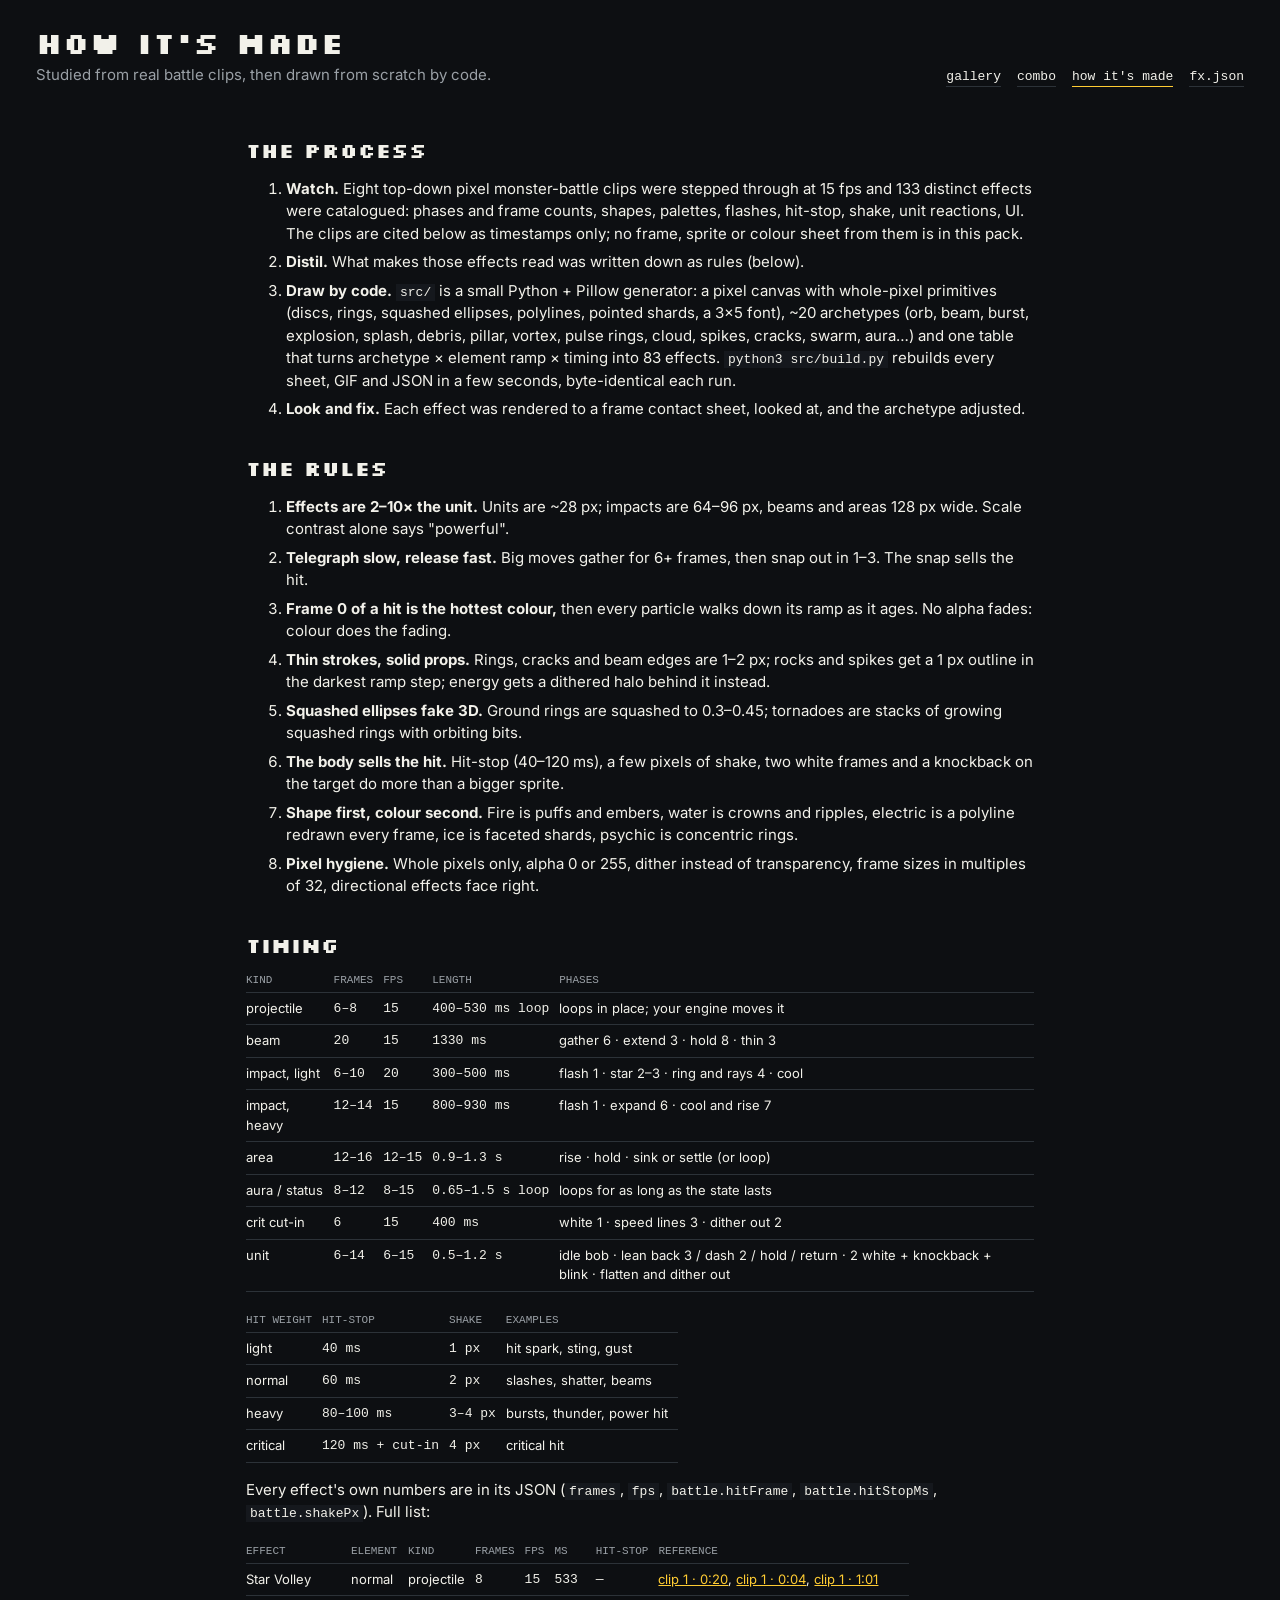
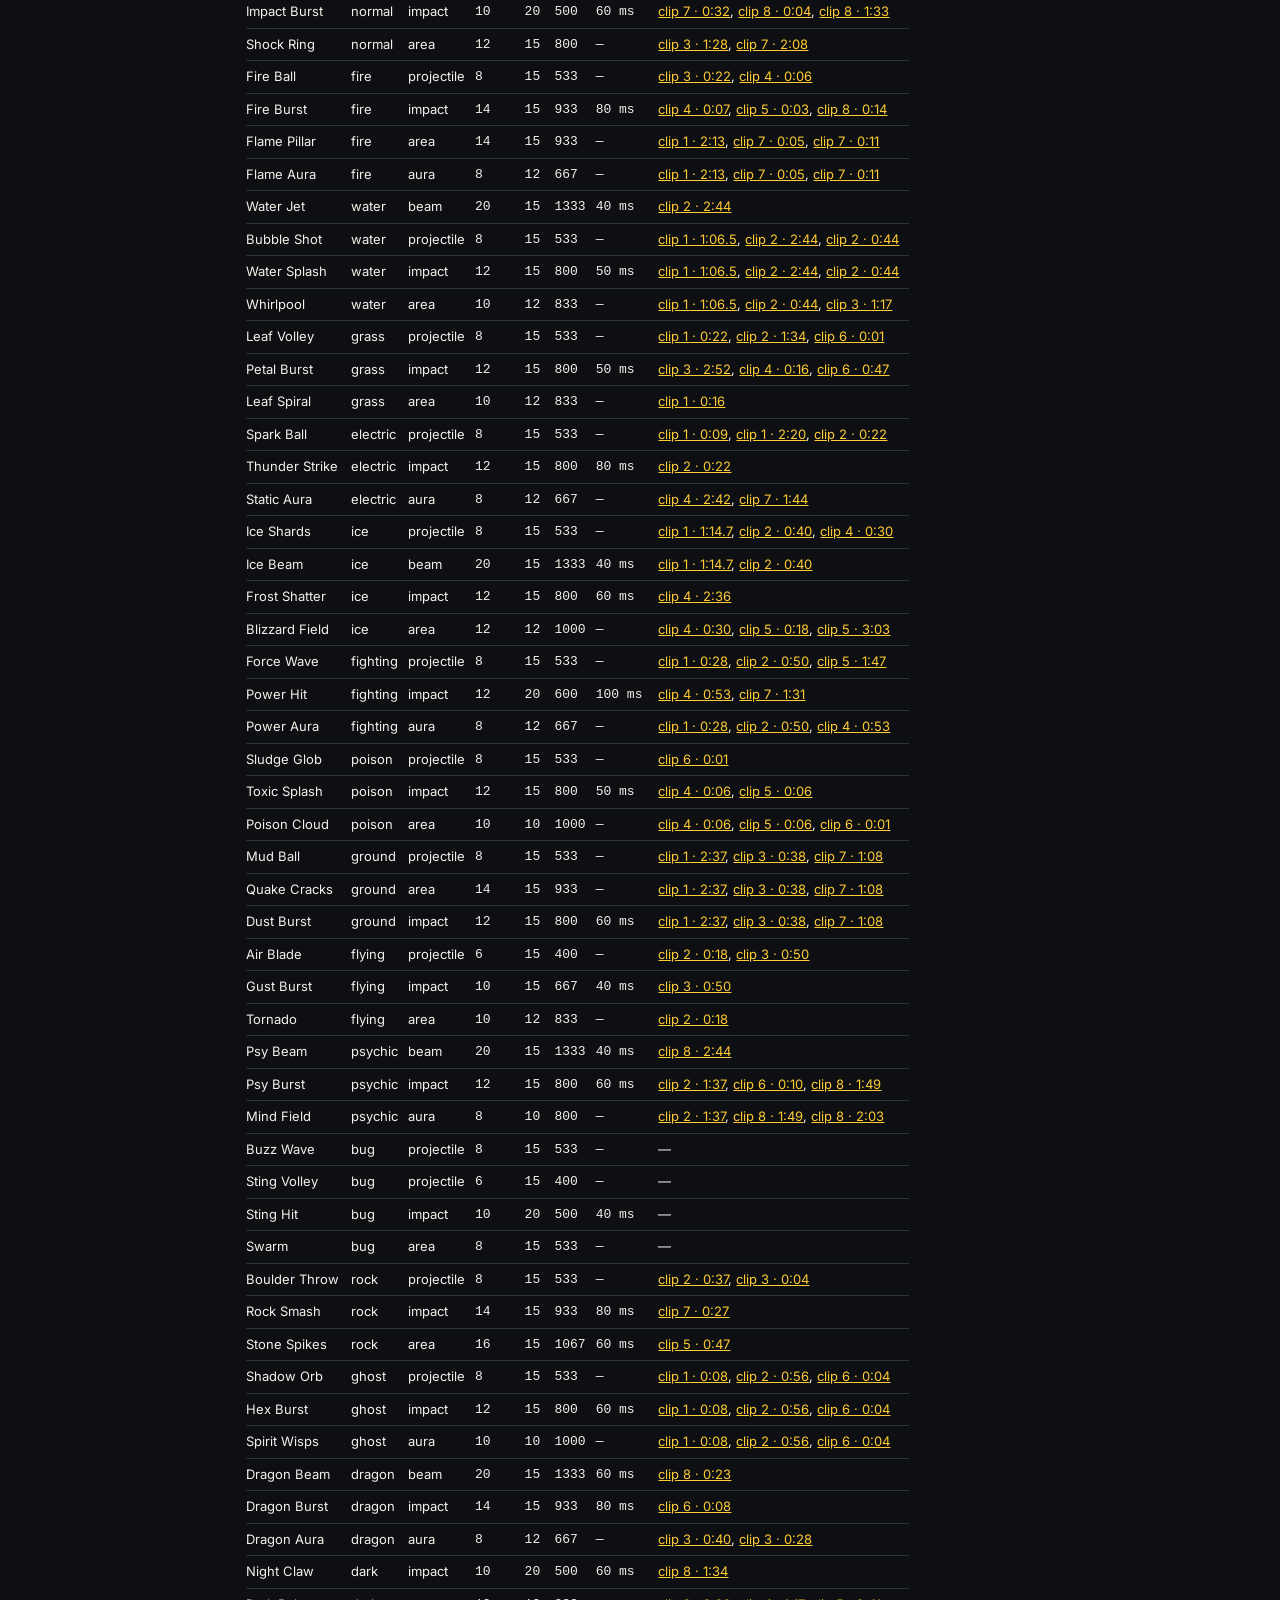
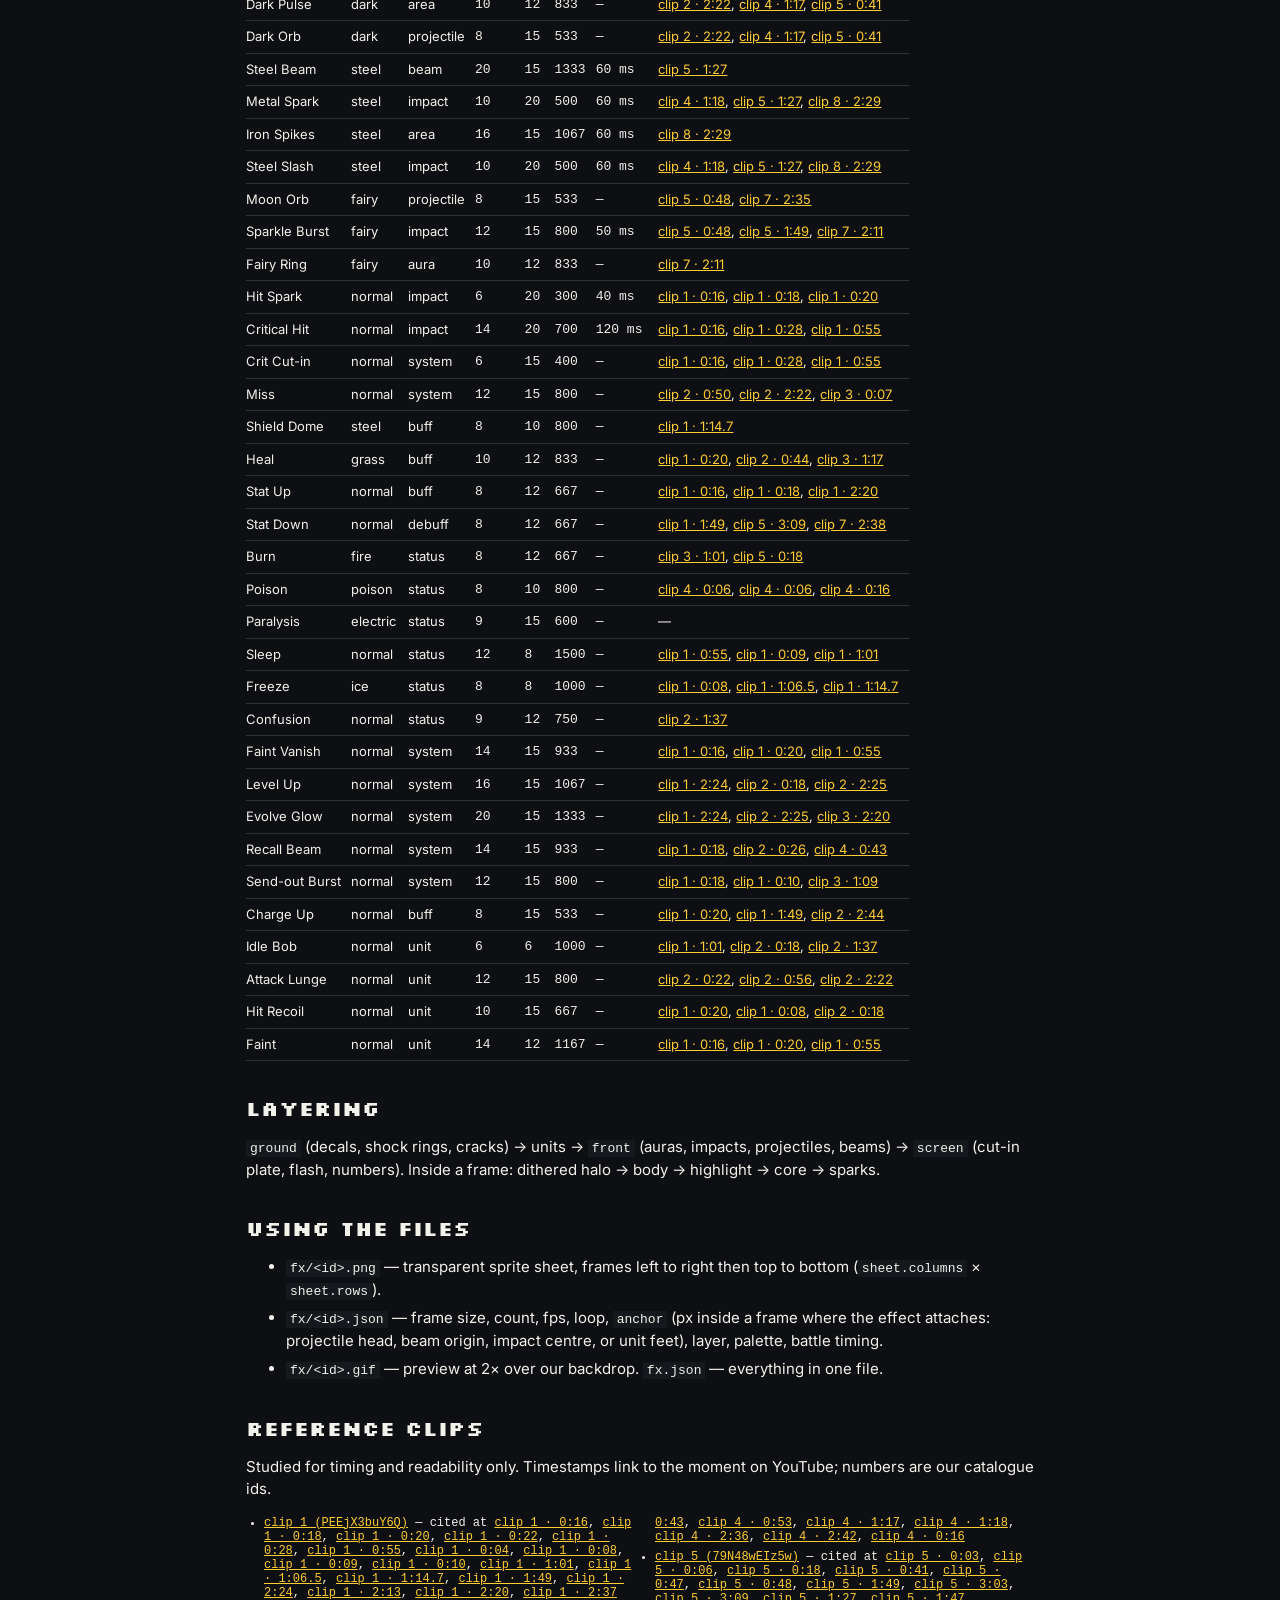
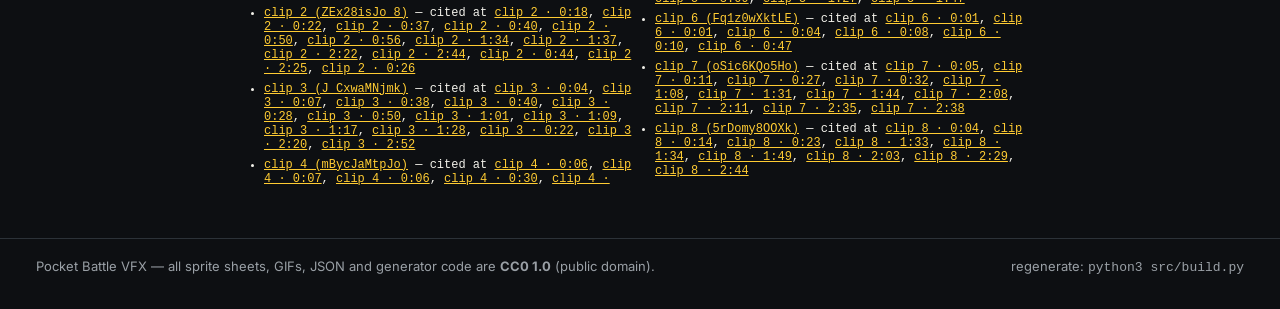
==== how.html @ 6e79706f "Pocket Battle VFX: 83 pixel battle effects, gallery, combo preview, generator Co-Authored-By: Claude" ====
<!doctype html>
<html lang="en">
<head>
<meta charset="utf-8">
<meta name="viewport" content="width=device-width, initial-scale=1">
<title>How It's Made · Pocket Battle VFX</title>
<meta name="description" content="The style rules, timing tables and generator behind Pocket Battle VFX.">
<link rel="preconnect" href="https://fonts.googleapis.com">
<link rel="preconnect" href="https://fonts.gstatic.com" crossorigin>
<link rel="stylesheet" href="https://fonts.googleapis.com/css2?family=Silkscreen:wght@400;700&family=Inter:wght@400;500;700&display=swap">
<link rel="stylesheet" href="assets/style.css">
</head>
<body>
<header class="wrap head">
  <div class="brand">
    <div>
      <h1>How it's made</h1>
      <p>Studied from real battle clips, then drawn from scratch by code.</p>
    </div>
  </div>
  <nav class="nav">
    <a href="index.html">gallery</a>
    <a href="index.html#combo">combo</a>
    <a href="how.html" aria-current="page">how it's made</a>
    <a href="fx.json">fx.json</a>
  </nav>
</header>
<main class="wrap prose">
  <h2>the process</h2>
  <ol>
    <li><b>Watch.</b> Eight top-down pixel monster-battle clips were stepped through at 15 fps and 133 distinct
      effects were catalogued: phases and frame counts, shapes, palettes, flashes, hit-stop, shake, unit reactions,
      UI. The clips are cited below as timestamps only; no frame, sprite or colour sheet from them is in this pack.</li>
    <li><b>Distil.</b> What makes those effects read was written down as rules (below).</li>
    <li><b>Draw by code.</b> <code>src/</code> is a small Python + Pillow generator: a pixel canvas with whole-pixel
      primitives (discs, rings, squashed ellipses, polylines, pointed shards, a 3×5 font), ~20 archetypes (orb,
      beam, burst, explosion, splash, debris, pillar, vortex, pulse rings, cloud, spikes, cracks, swarm, aura…) and
      one table that turns archetype × element ramp × timing into <span id="n"></span> effects.
      <code>python3 src/build.py</code> rebuilds every sheet, GIF and JSON in a few seconds, byte-identical each run.</li>
    <li><b>Look and fix.</b> Each effect was rendered to a frame contact sheet, looked at, and the archetype adjusted.</li>
  </ol>

  <h2>the rules</h2>
  <ol>
    <li><b>Effects are 2–10× the unit.</b> Units are ~28 px; impacts are 64–96 px, beams and areas 128 px wide.
      Scale contrast alone says "powerful".</li>
    <li><b>Telegraph slow, release fast.</b> Big moves gather for 6+ frames, then snap out in 1–3. The snap sells the hit.</li>
    <li><b>Frame 0 of a hit is the hottest colour,</b> then every particle walks down its ramp as it ages. No alpha
      fades: colour does the fading.</li>
    <li><b>Thin strokes, solid props.</b> Rings, cracks and beam edges are 1–2 px; rocks and spikes get a 1 px outline
      in the darkest ramp step; energy gets a dithered halo behind it instead.</li>
    <li><b>Squashed ellipses fake 3D.</b> Ground rings are squashed to 0.3–0.45; tornadoes are stacks of growing
      squashed rings with orbiting bits.</li>
    <li><b>The body sells the hit.</b> Hit-stop (40–120 ms), a few pixels of shake, two white frames and a knockback on
      the target do more than a bigger sprite.</li>
    <li><b>Shape first, colour second.</b> Fire is puffs and embers, water is crowns and ripples, electric is a
      polyline redrawn every frame, ice is faceted shards, psychic is concentric rings.</li>
    <li><b>Pixel hygiene.</b> Whole pixels only, alpha 0 or 255, dither instead of transparency, frame sizes in
      multiples of 32, directional effects face right.</li>
  </ol>

  <h2>timing</h2>
  <table>
    <thead><tr><th>kind</th><th>frames</th><th>fps</th><th>length</th><th>phases</th></tr></thead>
    <tbody>
      <tr><td>projectile</td><td class="n">6–8</td><td class="n">15</td><td class="n">400–530 ms loop</td><td>loops in place; your engine moves it</td></tr>
      <tr><td>beam</td><td class="n">20</td><td class="n">15</td><td class="n">1330 ms</td><td>gather 6 · extend 3 · hold 8 · thin 3</td></tr>
      <tr><td>impact, light</td><td class="n">6–10</td><td class="n">20</td><td class="n">300–500 ms</td><td>flash 1 · star 2–3 · ring and rays 4 · cool</td></tr>
      <tr><td>impact, heavy</td><td class="n">12–14</td><td class="n">15</td><td class="n">800–930 ms</td><td>flash 1 · expand 6 · cool and rise 7</td></tr>
      <tr><td>area</td><td class="n">12–16</td><td class="n">12–15</td><td class="n">0.9–1.3 s</td><td>rise · hold · sink or settle (or loop)</td></tr>
      <tr><td>aura / status</td><td class="n">8–12</td><td class="n">8–15</td><td class="n">0.65–1.5 s loop</td><td>loops for as long as the state lasts</td></tr>
      <tr><td>crit cut-in</td><td class="n">6</td><td class="n">15</td><td class="n">400 ms</td><td>white 1 · speed lines 3 · dither out 2</td></tr>
      <tr><td>unit</td><td class="n">6–14</td><td class="n">6–15</td><td class="n">0.5–1.2 s</td><td>idle bob · lean back 3 / dash 2 / hold / return · 2 white + knockback + blink · flatten and dither out</td></tr>
    </tbody>
  </table>
  <table>
    <thead><tr><th>hit weight</th><th>hit-stop</th><th>shake</th><th>examples</th></tr></thead>
    <tbody>
      <tr><td>light</td><td class="n">40 ms</td><td class="n">1 px</td><td>hit spark, sting, gust</td></tr>
      <tr><td>normal</td><td class="n">60 ms</td><td class="n">2 px</td><td>slashes, shatter, beams</td></tr>
      <tr><td>heavy</td><td class="n">80–100 ms</td><td class="n">3–4 px</td><td>bursts, thunder, power hit</td></tr>
      <tr><td>critical</td><td class="n">120 ms + cut-in</td><td class="n">4 px</td><td>critical hit</td></tr>
    </tbody>
  </table>
  <p>Every effect's own numbers are in its JSON (<code>frames</code>, <code>fps</code>, <code>battle.hitFrame</code>,
    <code>battle.hitStopMs</code>, <code>battle.shakePx</code>). Full list:</p>
  <table id="all"><thead><tr><th>effect</th><th>element</th><th>kind</th><th>frames</th><th>fps</th><th>ms</th><th>hit-stop</th><th>reference</th></tr></thead><tbody></tbody></table>

  <h2>layering</h2>
  <p><code>ground</code> (decals, shock rings, cracks) → units → <code>front</code> (auras, impacts, projectiles,
    beams) → <code>screen</code> (cut-in plate, flash, numbers). Inside a frame: dithered halo → body → highlight →
    core → sparks.</p>

  <h2>using the files</h2>
  <ul>
    <li><code>fx/&lt;id&gt;.png</code> — transparent sprite sheet, frames left to right then top to bottom
      (<code>sheet.columns</code> × <code>sheet.rows</code>).</li>
    <li><code>fx/&lt;id&gt;.json</code> — frame size, count, fps, loop, <code>anchor</code> (px inside a frame where the
      effect attaches: projectile head, beam origin, impact centre, or unit feet), layer, palette, battle timing.</li>
    <li><code>fx/&lt;id&gt;.gif</code> — preview at 2× over our backdrop. <code>fx.json</code> — everything in one file.</li>
  </ul>

  <h2>reference clips</h2>
  <p>Studied for timing and readability only. Timestamps link to the moment on YouTube; numbers are our catalogue ids.</p>
  <ul class="refs" id="refs"></ul>
</main>
<footer>
  <div class="wrap">
    <span>Pocket Battle VFX — all sprite sheets, GIFs, JSON and generator code are <b>CC0 1.0</b> (public domain).</span>
    <span>regenerate: <code>python3 src/build.py</code></span>
  </div>
</footer>
<script>
(async () => {
  const [fx, refs] = await Promise.all([fetch("fx.json").then(r => r.json()), fetch("src/refs-index.json").then(r => r.json())]);
  document.getElementById("n").textContent = fx.count;
  const clips = {};
  const order = [];
  for (const id of Object.keys(refs)) {
    const v = refs[id].video;
    if (!clips[v]) { clips[v] = order.length + 1; order.push(v); }
  }
  const link = (id) => {
    const r = refs[id];
    const a = document.createElement("a");
    a.href = r.url; a.target = "_blank"; a.rel = "noopener";
    a.textContent = `clip ${clips[r.video]} · ${r.t}`;
    return a;
  };
  const tb = document.querySelector("#all tbody");
  const used = new Set();
  for (const d of fx.effects) {
    const tr = document.createElement("tr");
    const cells = [d.name, d.element, d.kind, d.frames, d.fps, d.durationMs, d.battle && d.battle.hitStopMs ? d.battle.hitStopMs + " ms" : "—"];
    cells.forEach((c, i) => { const td = document.createElement("td"); td.textContent = c; if (i >= 3) td.className = "n"; tr.append(td); });
    const td = document.createElement("td");
    (d.refs || []).forEach((id, i) => { if (!refs[id]) return; used.add(id); if (i) td.append(", "); td.append(link(id)); });
    if (!td.childNodes.length) td.textContent = "—";
    tr.append(td);
    tb.append(tr);
  }
  const ul = document.getElementById("refs");
  for (const v of order) {
    const li = document.createElement("li");
    const a = document.createElement("a");
    a.href = "https://www.youtube.com/watch?v=" + v; a.target = "_blank"; a.rel = "noopener";
    a.textContent = `clip ${clips[v]} (${v})`;
    li.append(a);
    const ids = Object.keys(refs).filter((id) => refs[id].video === v && used.has(id));
    if (ids.length) li.append(" — cited at ", ...ids.flatMap((id, i) => (i ? [", ", link(id)] : [link(id)])));
    ul.append(li);
  }
})();
</script>
</body>
</html>
---- assets/style.css ----
:root {
  --bg: #0d0f12;
  --panel: #15181d;
  --stage: #1b2226;
  --ink: #f2f1ea;
  --quiet: #9aa0a6;
  --line: #2c3238;
  --accent: #ffcc33;
  --accent-ink: #1a1400;
  --pixel: "Silkscreen", ui-monospace, "SFMono-Regular", Menlo, monospace;
  --text: "Inter", system-ui, -apple-system, "Segoe UI", sans-serif;
  --mono: ui-monospace, "SFMono-Regular", Menlo, Consolas, monospace;
  color-scheme: dark;
}
* { box-sizing: border-box; }
html, body { margin: 0; background: var(--bg); color: var(--ink); font: 400 15px/1.5 var(--text); }
a { color: var(--accent); }
canvas, img.px { image-rendering: pixelated; image-rendering: crisp-edges; }
.wrap { max-width: 1240px; margin: 0 auto; padding: 0 16px; }

/* header */
.head { display: flex; align-items: flex-end; justify-content: space-between; gap: 16px; flex-wrap: wrap; padding: 28px 16px 16px; }
.brand { display: flex; align-items: center; gap: 14px; }
.brand canvas { width: 56px; height: 56px; }
.brand h1 { font: 700 30px/1 var(--pixel); margin: 0; letter-spacing: 1px; }
.brand p { margin: 6px 0 0; color: var(--quiet); }
.nav { display: flex; gap: 16px; font: 400 13px var(--mono); }
.nav a { color: var(--ink); text-decoration: none; border-bottom: 1px solid var(--line); padding-bottom: 2px; }
.nav a:hover, .nav a[aria-current="page"] { border-color: var(--accent); }

/* filter bar */
.bar { position: relative; z-index: 5; background: rgba(13, 15, 18, .94); backdrop-filter: blur(6px); border-bottom: 1px solid var(--line); }
.bar .wrap { display: flex; flex-direction: column; gap: 8px; padding-top: 10px; padding-bottom: 10px; }
.row { display: flex; gap: 6px; flex-wrap: wrap; align-items: center; }
.row .lbl { font: 400 11px var(--mono); color: var(--quiet); width: 52px; text-transform: uppercase; }
.chip { font: 400 12px var(--mono); color: var(--ink); background: transparent; border: 1px solid var(--line); padding: 4px 8px; cursor: pointer; display: inline-flex; align-items: center; gap: 6px; }
.chip i { width: 8px; height: 8px; display: inline-block; }
.chip span { color: var(--quiet); }
.chip:hover { border-color: var(--quiet); }
.chip[aria-pressed="true"] { background: var(--ink); color: var(--bg); border-color: var(--ink); }
.chip[aria-pressed="true"] span { color: #555; }
#q { font: 400 13px var(--mono); background: var(--panel); color: var(--ink); border: 1px solid var(--line); padding: 6px 10px; min-width: 0; flex: 1; max-width: 260px; }
.count { font: 400 12px var(--mono); color: var(--quiet); margin-left: auto; }

/* grid */
.grid { align-items: start; display: grid; grid-template-columns: repeat(auto-fill, minmax(168px, 1fr)); grid-auto-flow: dense; gap: 12px; padding: 18px 0 40px; }
.card { margin: 0; cursor: pointer; background: var(--panel); border: 1px solid var(--line); display: flex; flex-direction: column; }
.card.wide { grid-column: span 2; }
.card:hover, .card:focus-visible { border-color: var(--accent); outline: none; }
.card canvas { width: 100%; height: auto; display: block; background: var(--stage); }
.card figcaption { display: flex; justify-content: space-between; align-items: baseline; gap: 6px; padding: 6px 8px 7px; font-size: 13px; }
.card figcaption b { font-weight: 500; white-space: nowrap; overflow: hidden; text-overflow: ellipsis; }
.card figcaption span { font: 400 11px var(--mono); color: var(--quiet); white-space: nowrap; }
.tag { display: inline-block; width: 8px; height: 8px; margin-right: 6px; vertical-align: 1px; }
.empty { color: var(--quiet); text-align: center; padding: 40px 0; }

/* section heads */
.sect { display: flex; align-items: baseline; gap: 12px; margin: 28px 0 0; }
.sect h2 { font: 700 20px var(--pixel); margin: 0; }
.sect p { margin: 0; color: var(--quiet); }

/* combo */
.combo { display: grid; grid-template-columns: minmax(0, 640px) minmax(240px, 300px); gap: 20px; margin: 14px 0 8px; align-items: start; }
.combo .stage { background: var(--stage); border: 1px solid var(--line); position: relative; }
.combo canvas { width: 100%; height: auto; display: block; }
.combo form { display: flex; flex-direction: column; gap: 10px; }
.combo label { font: 400 11px var(--mono); color: var(--quiet); text-transform: uppercase; display: flex; flex-direction: column; gap: 4px; }
select, .btn { font: 400 13px var(--mono); background: var(--panel); color: var(--ink); border: 1px solid var(--line); padding: 6px 10px; }
.btn { cursor: pointer; }
.btn:hover { border-color: var(--quiet); }
.btn[aria-pressed="true"] { background: var(--ink); color: var(--bg); border-color: var(--ink); }
.btn.go { background: var(--accent); color: var(--accent-ink); border-color: var(--accent); font-weight: 700; }
.timeline { font: 400 12px var(--mono); color: var(--quiet); margin: 0; padding-left: 18px; }
.timeline li.on { color: var(--accent); }

/* detail dialog */
dialog.detail { width: min(1180px, 100vw - 24px); max-height: calc(100vh - 24px); padding: 0; border: 1px solid var(--line); background: var(--bg); color: var(--ink); }
dialog.detail::backdrop { background: rgba(0, 0, 0, .75); }
.dgrid { display: grid; grid-template-columns: minmax(0, 1fr) 340px; gap: 0; }
.dview { background: var(--stage); position: relative; display: flex; align-items: center; justify-content: center; min-height: 340px; overflow: auto; padding: 16px; }
.dview canvas { max-width: 100%; height: auto; }
.close { position: absolute; top: 10px; right: 10px; }
.dinfo { padding: 20px; border-left: 1px solid var(--line); }
.dinfo h2 { font: 700 24px/1.1 var(--pixel); margin: 0 0 4px; }
.dinfo .id { font: 400 12px var(--mono); color: var(--quiet); margin-bottom: 10px; }
.dinfo p { margin: 0 0 14px; }
.facts { display: grid; grid-template-columns: auto 1fr; gap: 3px 14px; font: 400 12px/1.5 var(--mono); margin: 0 0 16px; }
.facts dt { color: var(--quiet); }
.facts dd { margin: 0; }
.swatches { display: flex; gap: 2px; }
.swatches i { width: 16px; height: 16px; display: inline-block; border: 1px solid #0008; }
.ctl { display: flex; flex-wrap: wrap; gap: 6px; align-items: center; margin-bottom: 10px; }
.ctl > .k { font: 400 11px var(--mono); color: var(--quiet); width: 52px; text-transform: uppercase; }
.ctl input[type=range] { flex: 1; min-width: 100px; accent-color: var(--accent); }
.ctl output { font: 400 12px var(--mono); width: 48px; }
.dl { display: flex; gap: 6px; flex-wrap: wrap; margin-top: 14px; }
.dl a { text-decoration: none; }
.strip { grid-column: 1 / -1; border-top: 1px solid var(--line); padding: 12px 16px 16px; overflow-x: auto; }
.strip .frames { display: flex; gap: 4px; }
.strip canvas { background: var(--stage); border: 1px solid var(--line); cursor: pointer; flex: none; }
.strip canvas.on { border-color: var(--accent); }
.strip .cap { font: 400 11px var(--mono); color: var(--quiet); margin: 0 0 6px; }

/* how page */
.prose { max-width: 820px; padding-bottom: 40px; }
.prose h2 { font: 700 20px var(--pixel); margin: 34px 0 10px; }
.prose table { border-collapse: collapse; width: 100%; font-size: 13px; margin: 8px 0 16px; display: block; overflow-x: auto; }
.prose th, .prose td { text-align: left; border-bottom: 1px solid var(--line); padding: 6px 10px 6px 0; vertical-align: top; }
.prose th { color: var(--quiet); font: 400 11px var(--mono); text-transform: uppercase; }
.prose td.n { font-family: var(--mono); white-space: nowrap; }
.prose code { font: 400 13px var(--mono); background: var(--panel); padding: 1px 4px; }
.prose li { margin-bottom: 6px; }
.refs { columns: 2 260px; font: 400 12px var(--mono); padding-left: 18px; }

footer { border-top: 1px solid var(--line); color: var(--quiet); font-size: 13px; padding: 18px 0 30px; }
footer .wrap { display: flex; justify-content: space-between; gap: 12px; flex-wrap: wrap; }

@media (max-width: 860px) {
  .dgrid { grid-template-columns: minmax(0, 1fr); }
  .dinfo { border-left: 0; border-top: 1px solid var(--line); }
  .combo { grid-template-columns: minmax(0, 1fr); }
  dialog.detail { width: 100vw; max-width: 100vw; max-height: 100vh; height: 100vh; margin: 0; }
}
@media (max-width: 520px) {
  .grid { grid-template-columns: repeat(auto-fill, minmax(140px, 1fr)); gap: 8px; }
  .card.wide { grid-column: span 2; }
  .brand h1 { font-size: 22px; }
  .row .lbl { width: 100%; }
  .bar .row.scroll { flex-wrap: nowrap; overflow-x: auto; scrollbar-width: none; }
  #q { max-width: none; }
  .dview { min-height: 240px; }
}

@media (min-width: 861px) { .bar { position: sticky; top: 0; } #combo, #grid { scroll-margin-top: 170px; } }
[hidden] { display: none !important; }
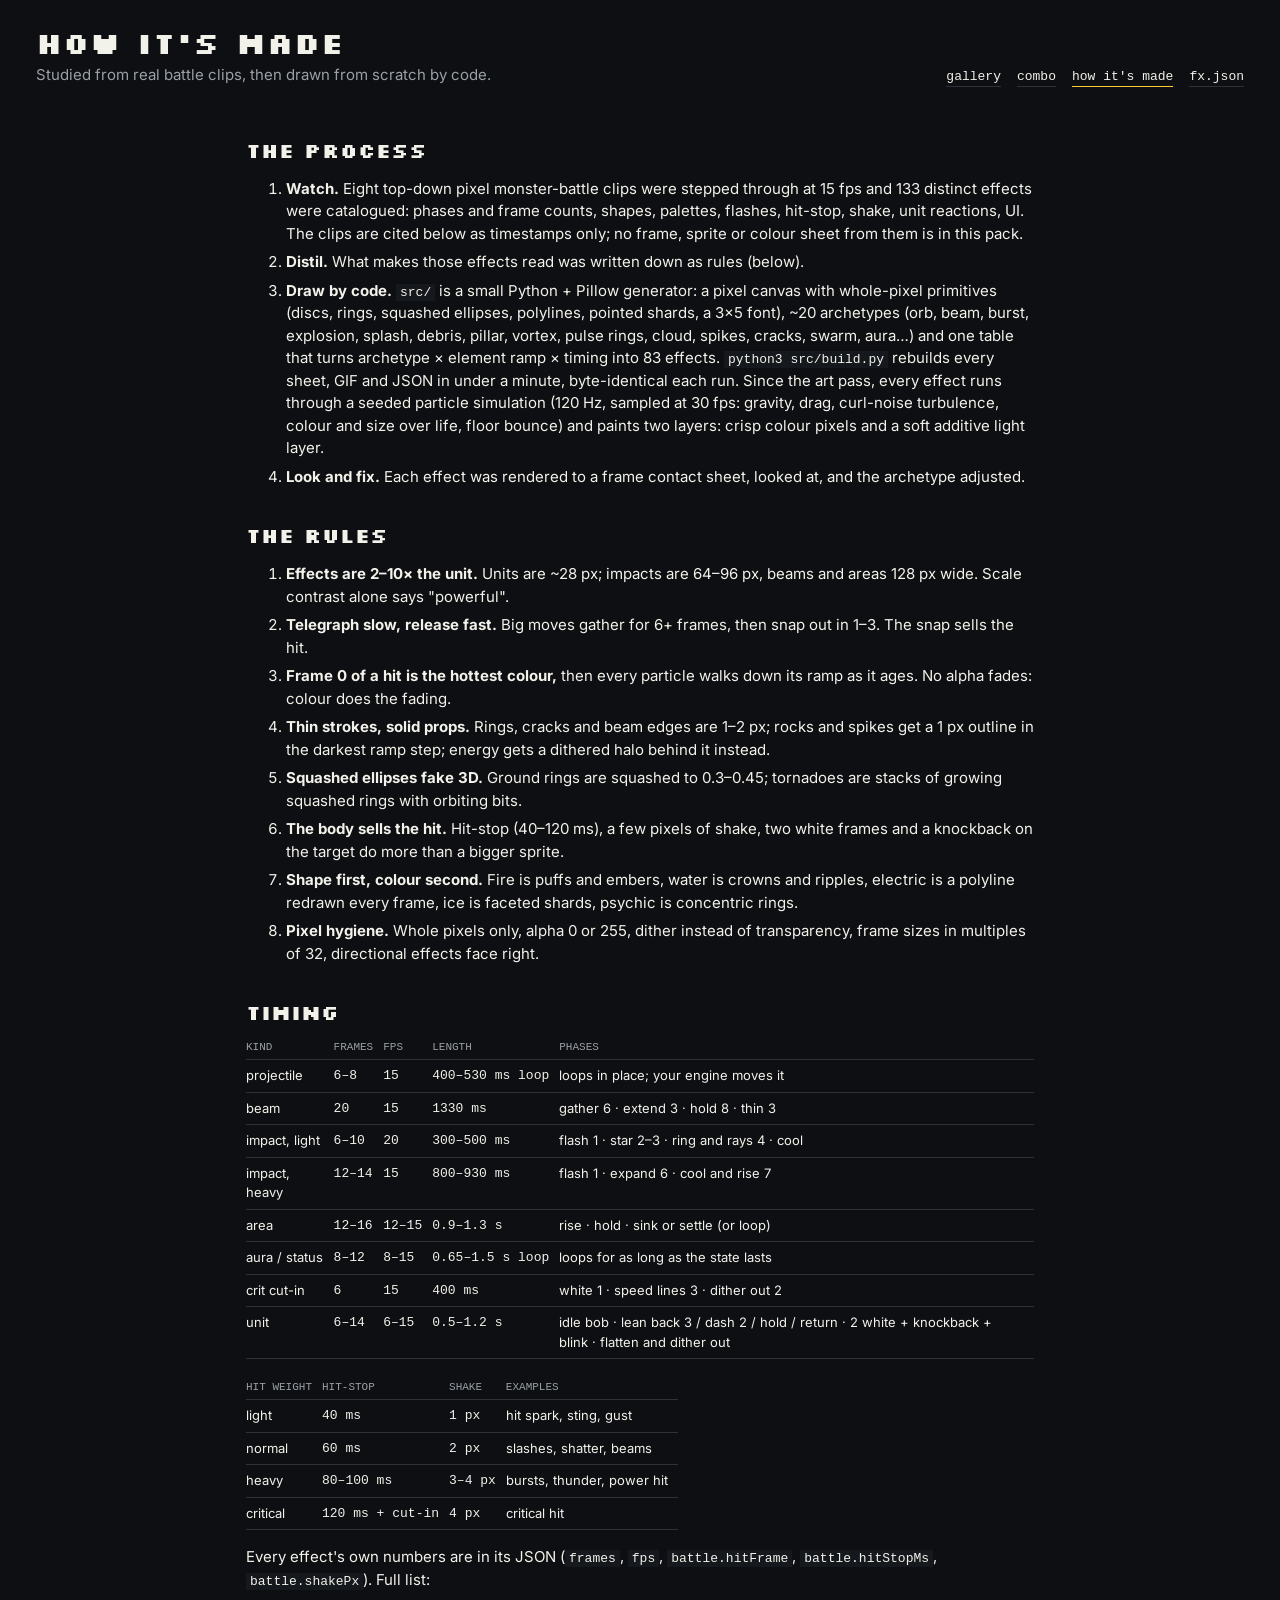
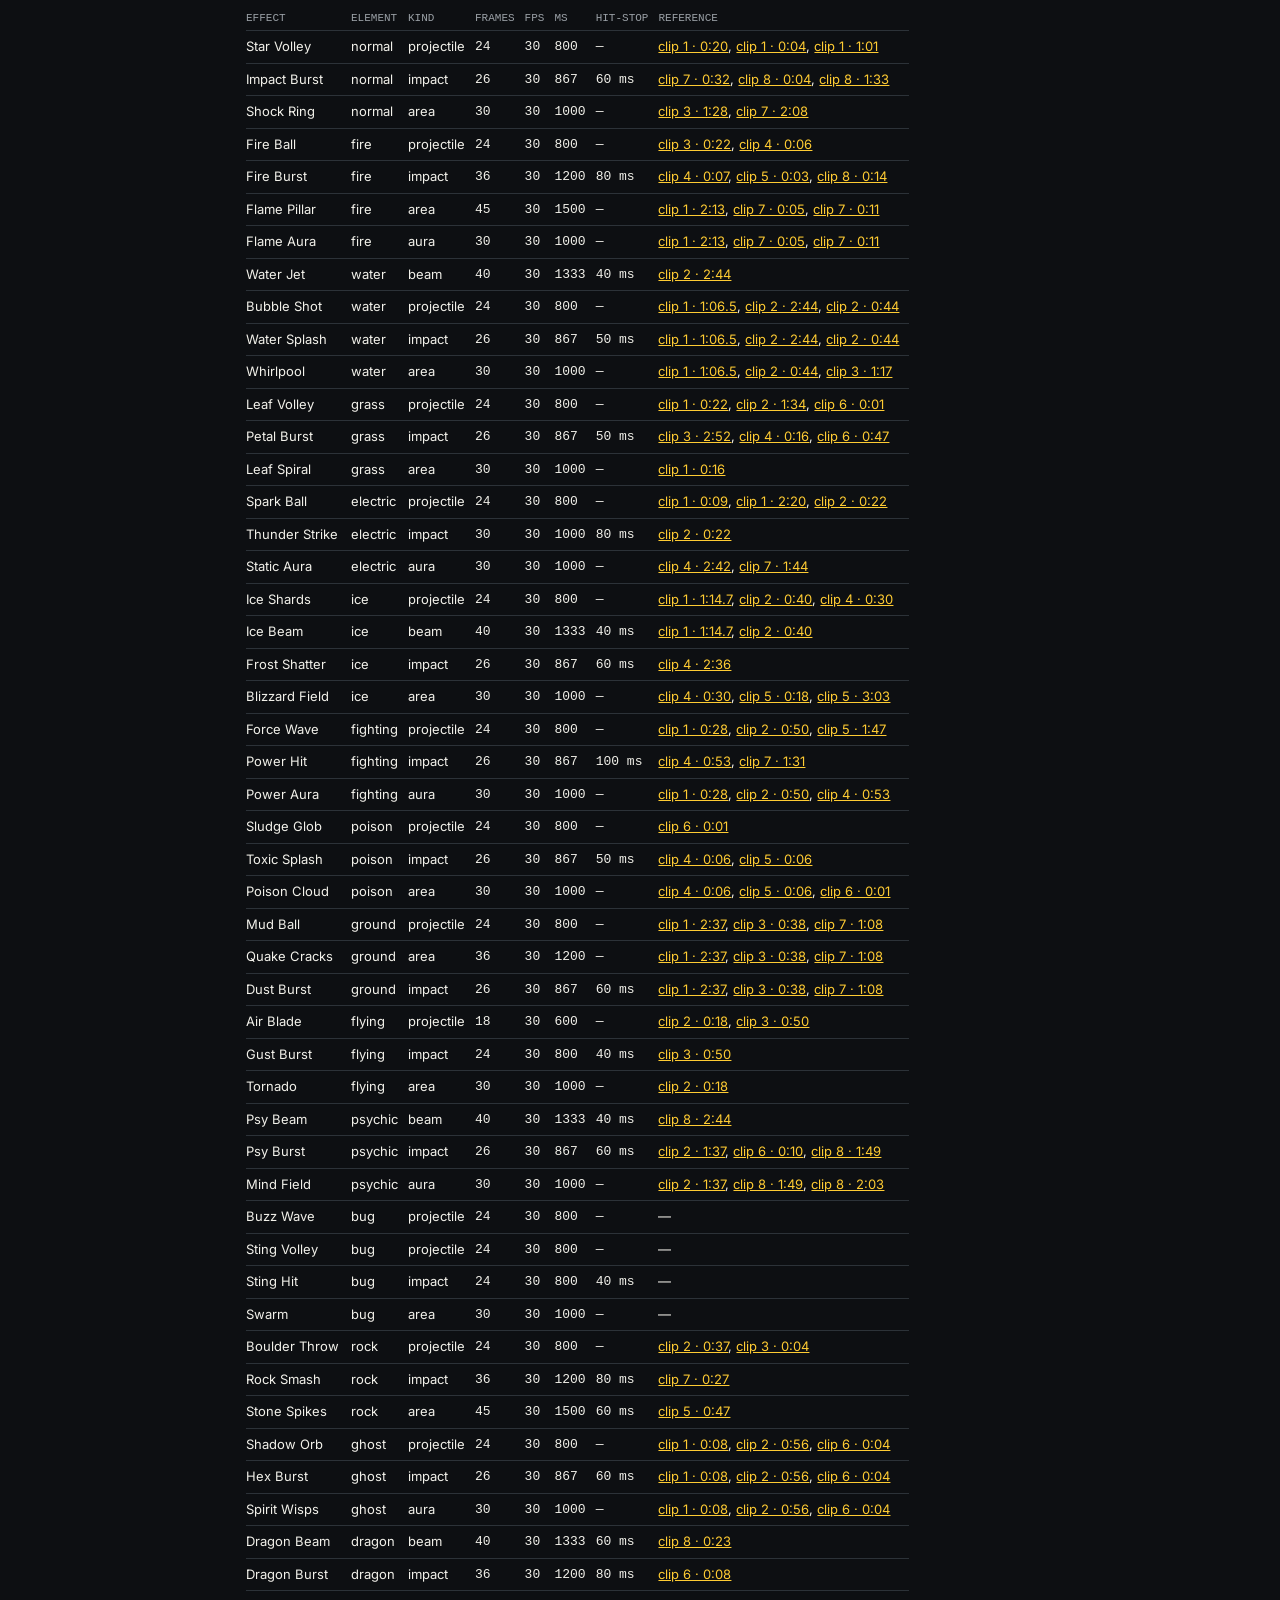
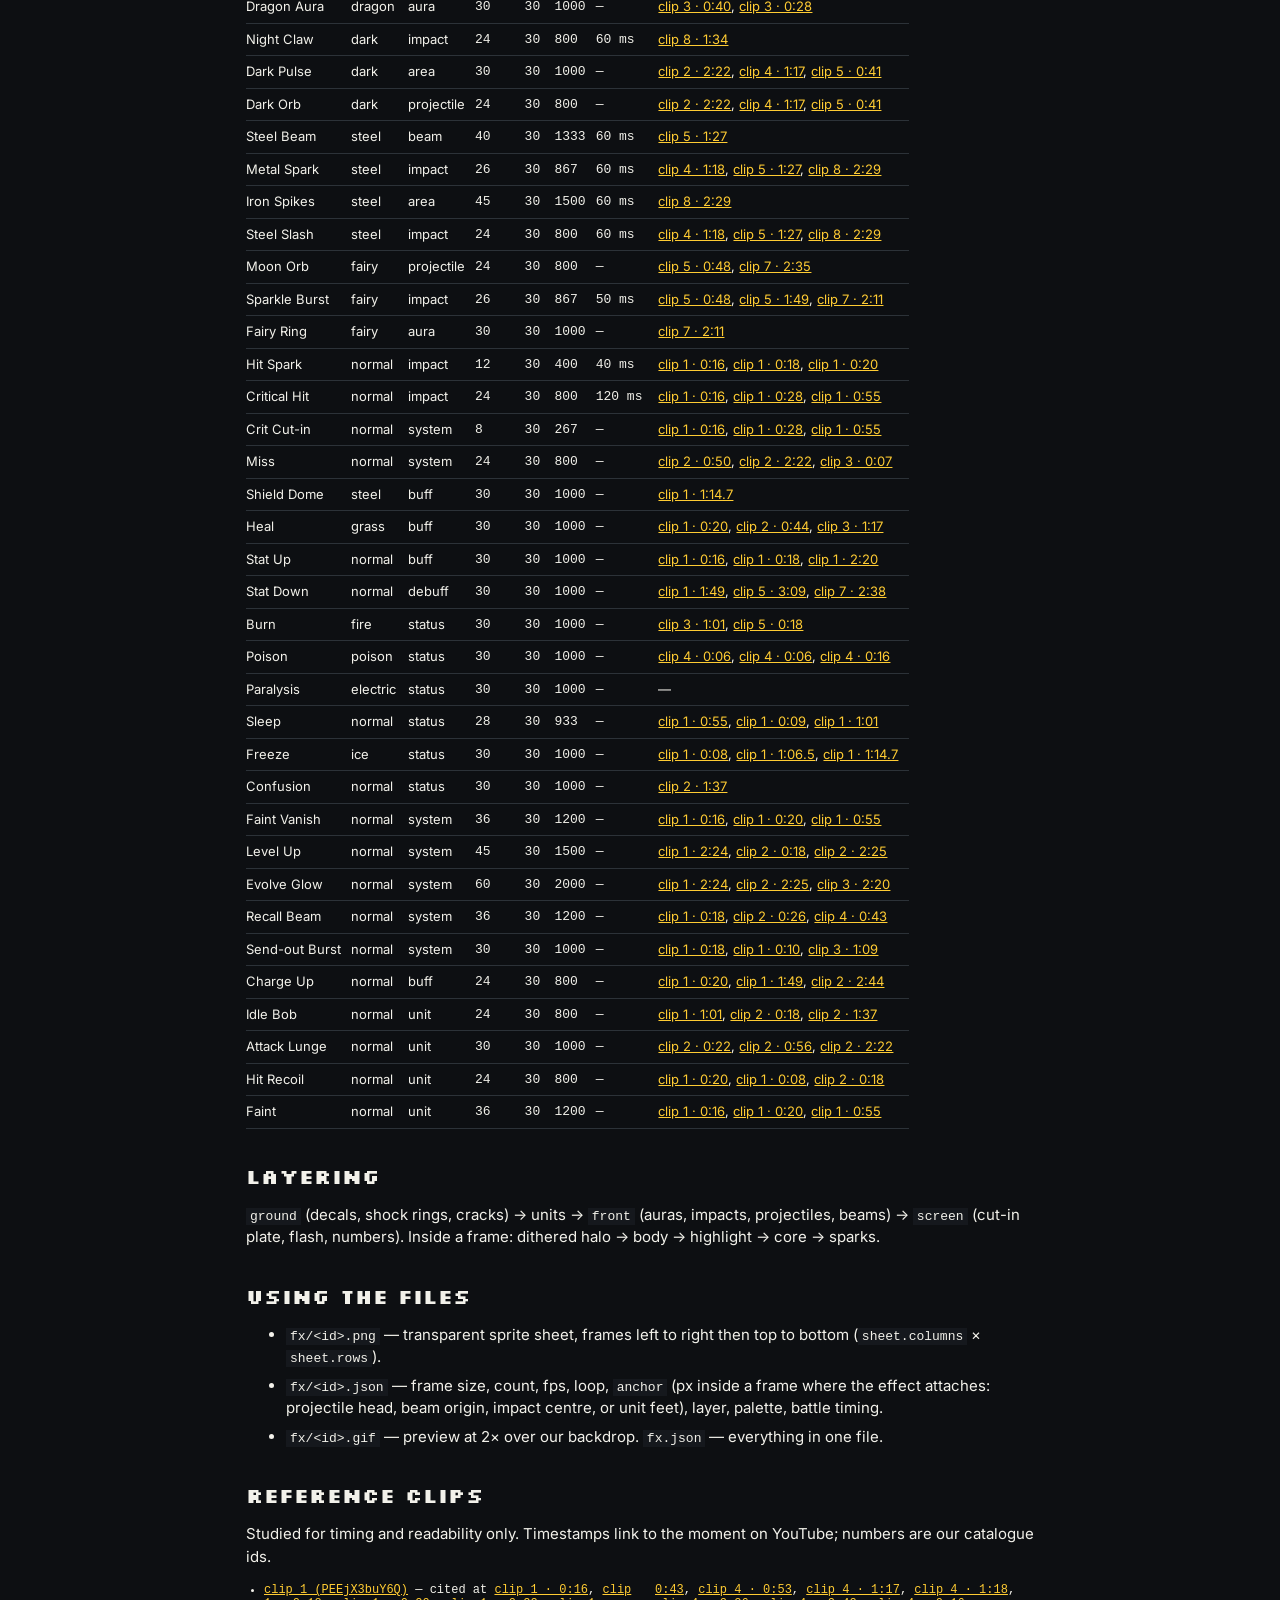
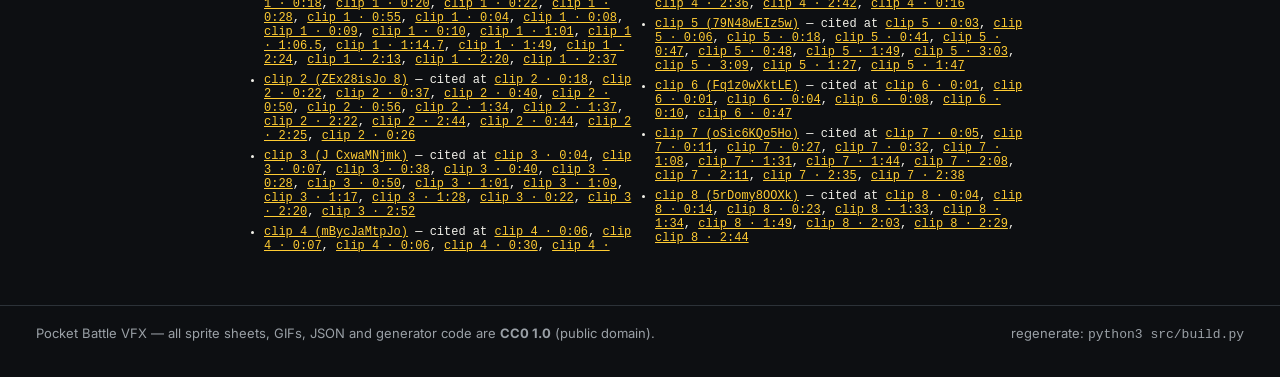
==== commit 4d3533fd: "Art pass: particle sim + additive light layer, organic noise-broken shapes, 30 fps, dark stage All 8" ====
--- a/how.html
+++ b/how.html
@@ -36,7 +36,10 @@
       primitives (discs, rings, squashed ellipses, polylines, pointed shards, a 3×5 font), ~20 archetypes (orb,
       beam, burst, explosion, splash, debris, pillar, vortex, pulse rings, cloud, spikes, cracks, swarm, aura…) and
       one table that turns archetype × element ramp × timing into <span id="n"></span> effects.
-      <code>python3 src/build.py</code> rebuilds every sheet, GIF and JSON in a few seconds, byte-identical each run.</li>
+      <code>python3 src/build.py</code> rebuilds every sheet, GIF and JSON in under a minute, byte-identical each run.
+      Since the art pass, every effect runs through a seeded particle simulation (120 Hz, sampled at 30 fps:
+      gravity, drag, curl-noise turbulence, colour and size over life, floor bounce) and paints two layers: crisp
+      colour pixels and a soft additive light layer.</li>
     <li><b>Look and fix.</b> Each effect was rendered to a frame contact sheet, looked at, and the archetype adjusted.</li>
   </ol>
 
--- a/assets/style.css
+++ b/assets/style.css
@@ -1,7 +1,7 @@
 :root {
   --bg: #0d0f12;
   --panel: #15181d;
-  --stage: #1b2226;
+  --stage: #15131d;
   --ink: #f2f1ea;
   --quiet: #9aa0a6;
   --line: #2c3238;
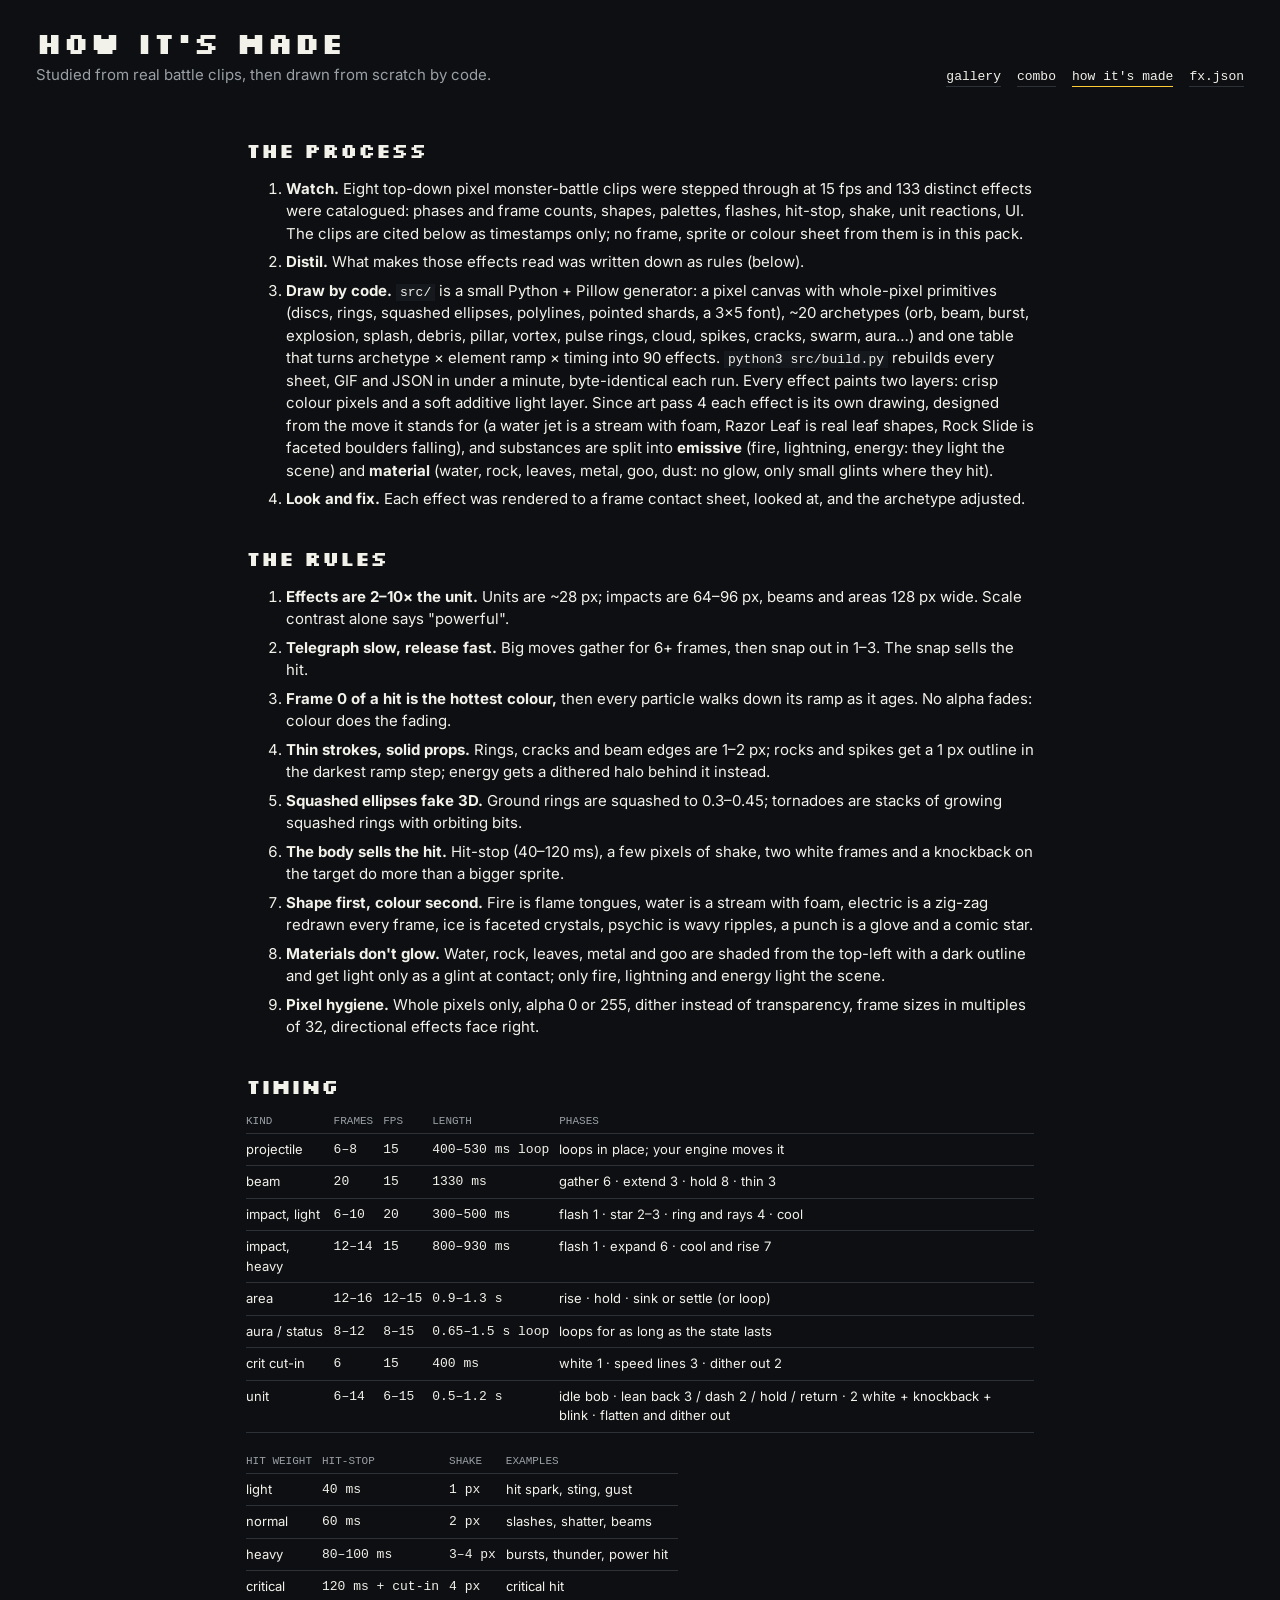
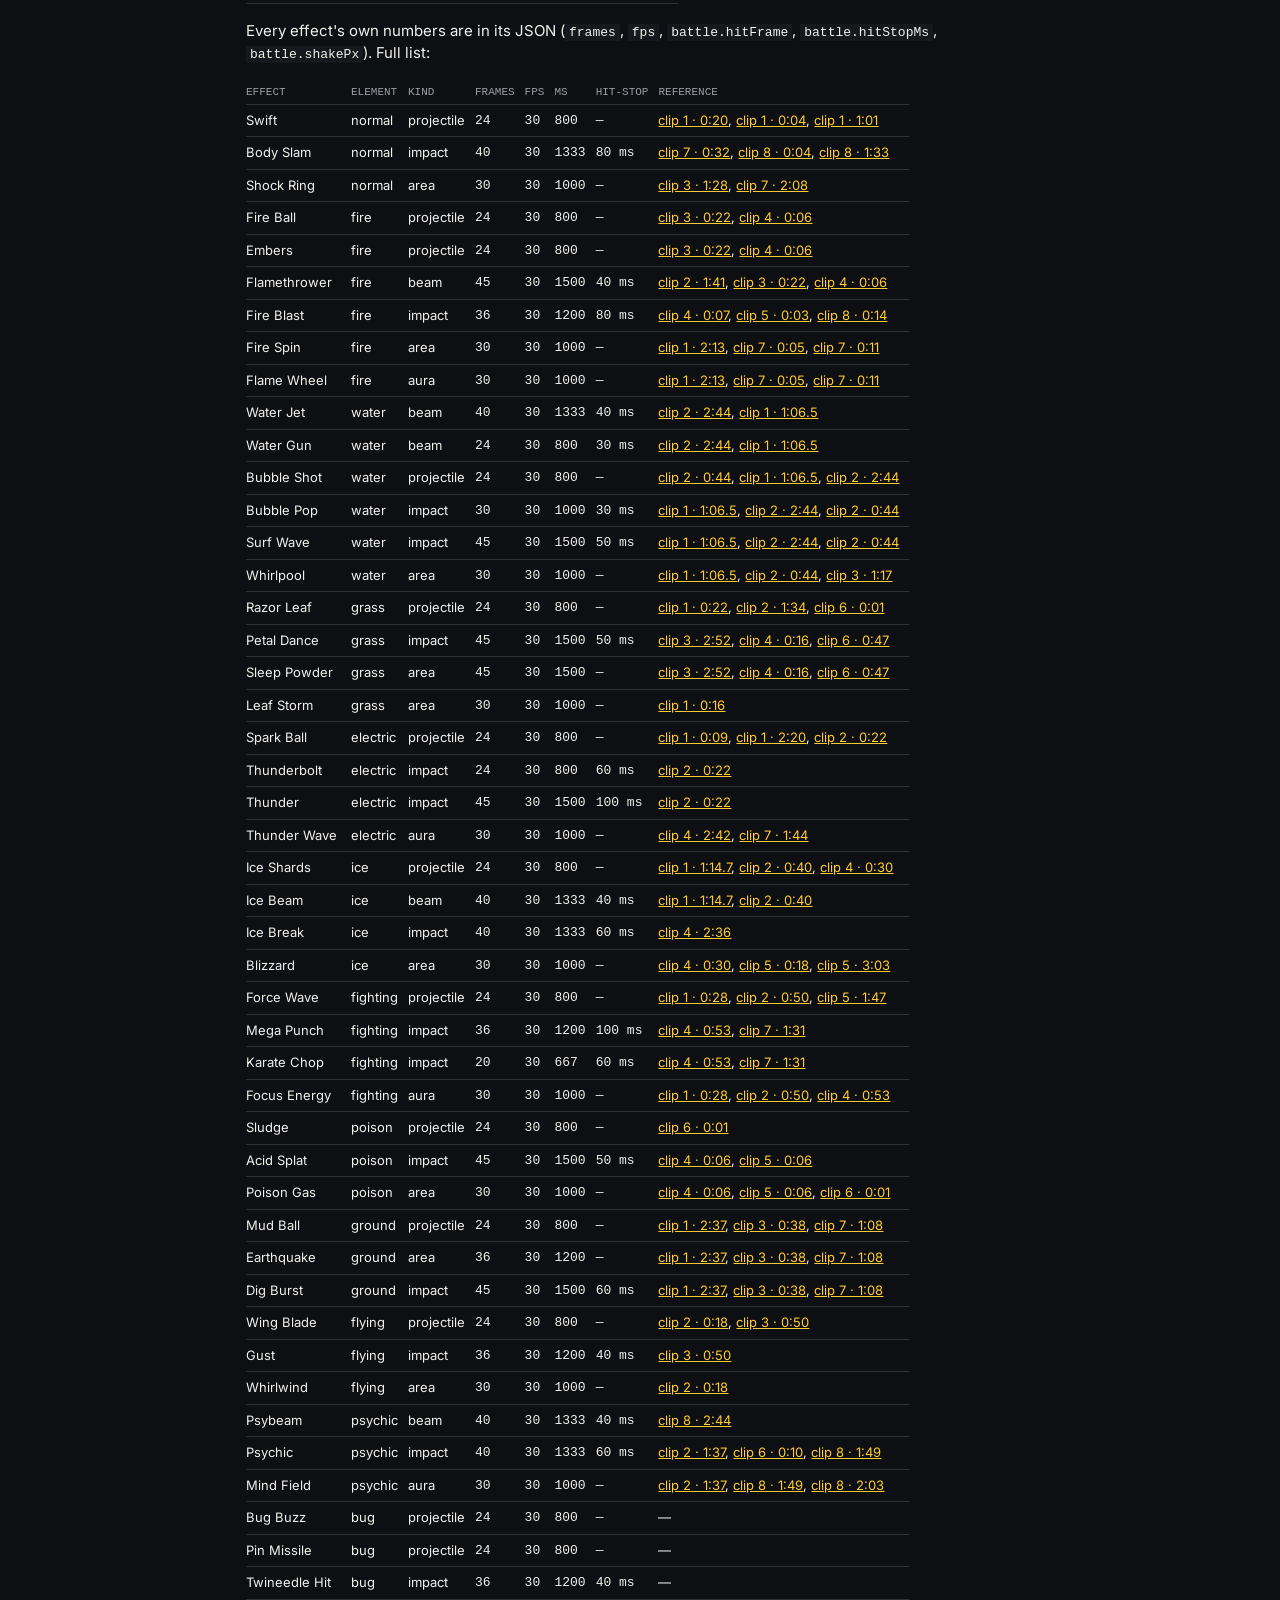
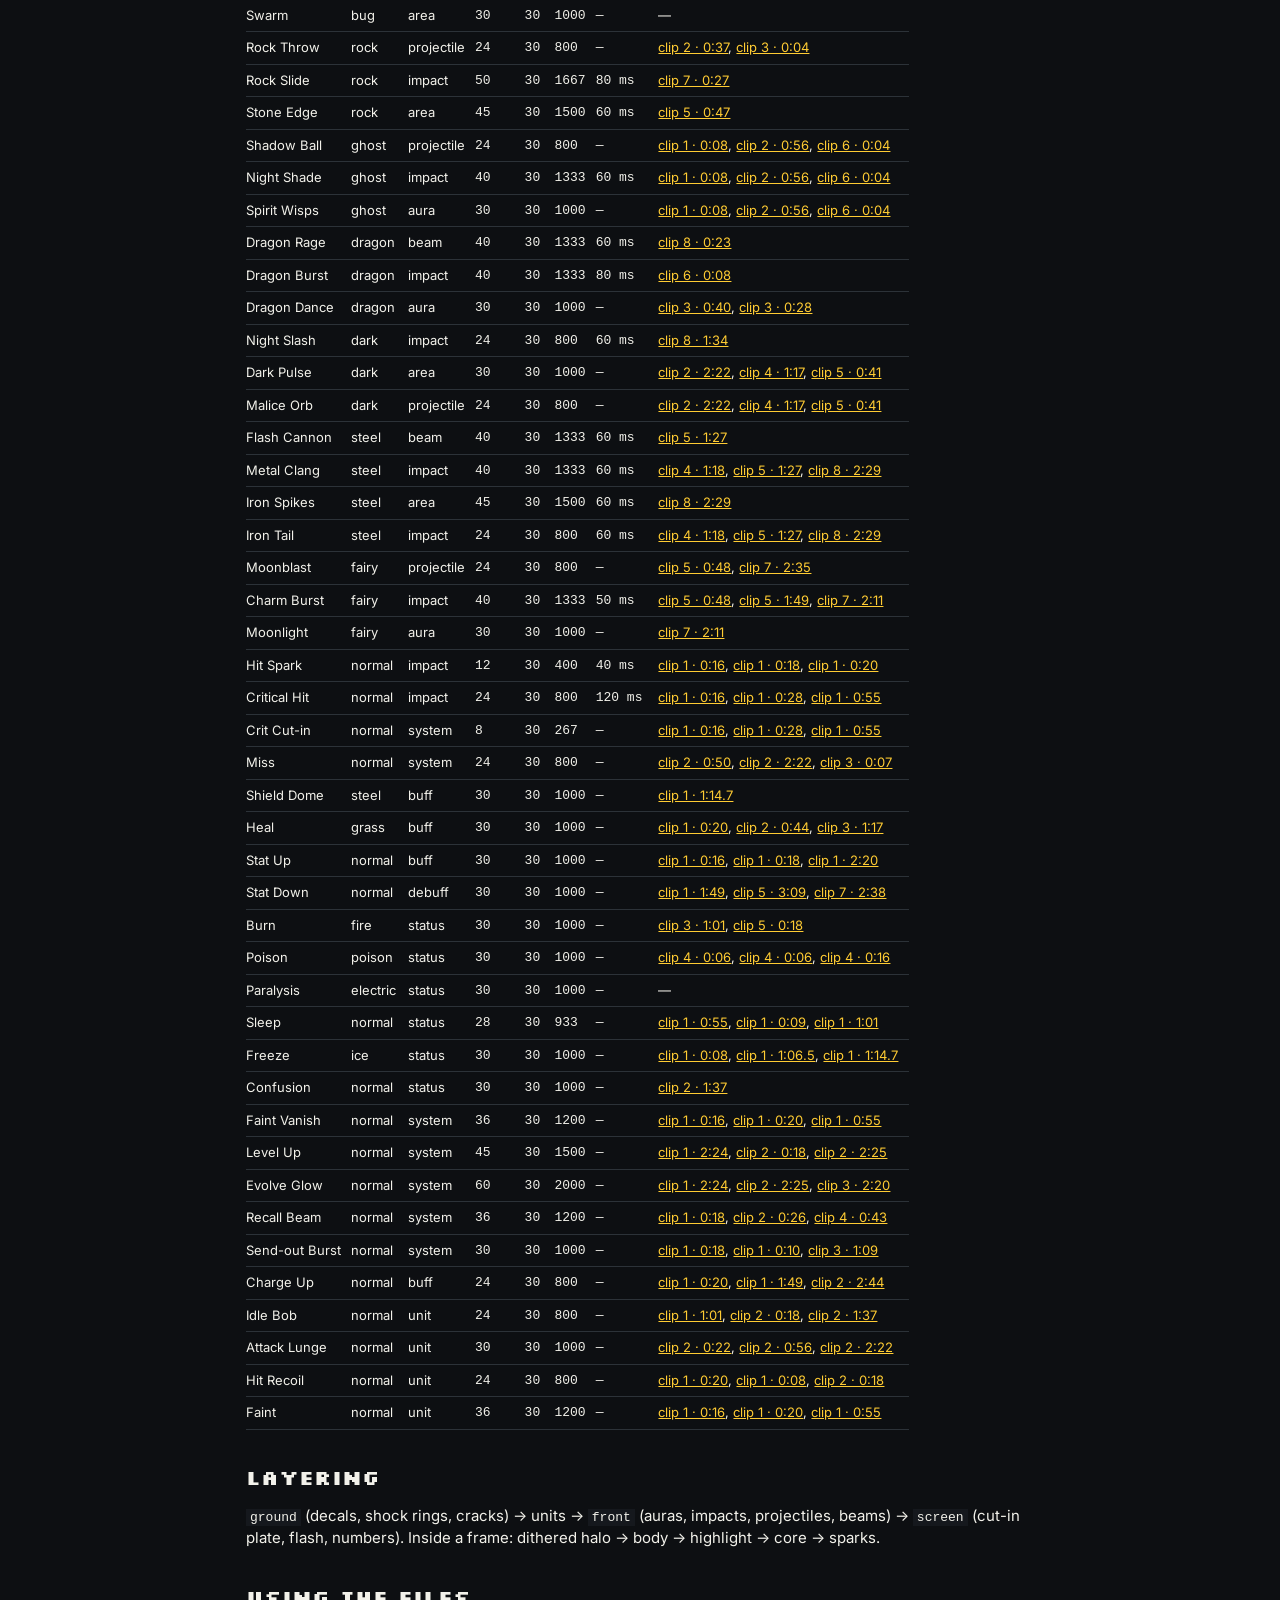
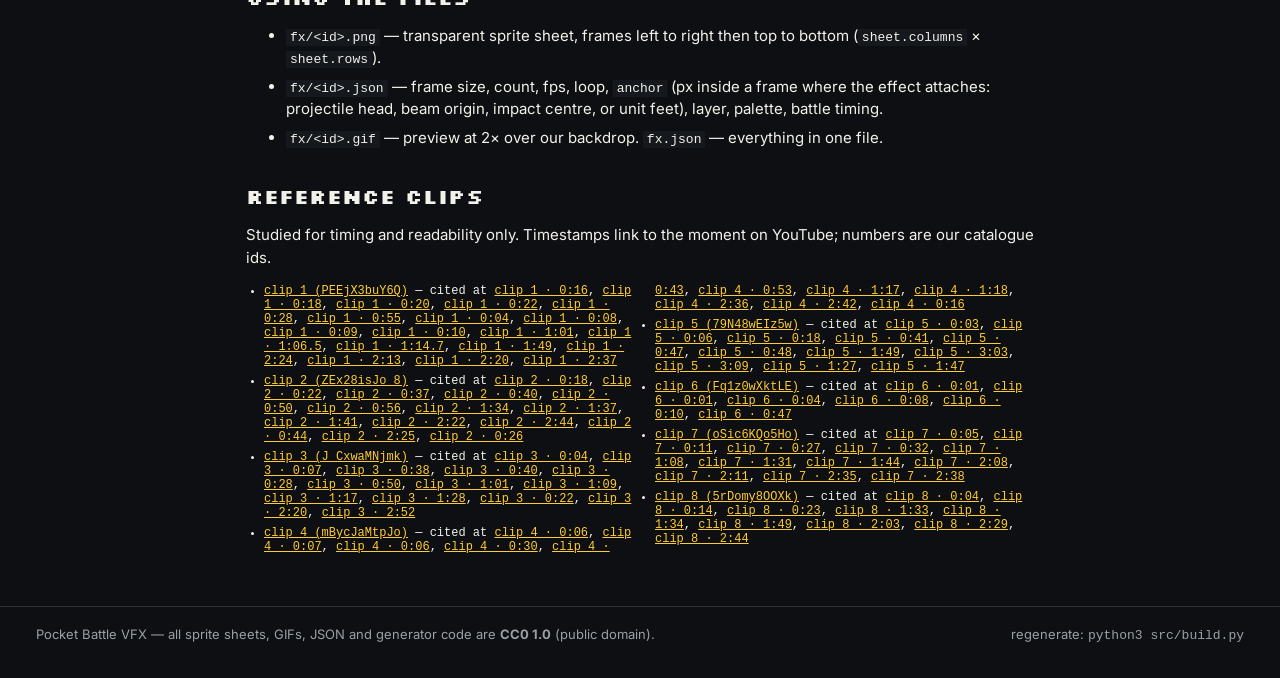
==== commit 85025c16: "One design per move: materials stop glowing, shared templates removed, 7 new effects (90) Each effec" ====
--- a/how.html
+++ b/how.html
@@ -37,9 +37,11 @@
       beam, burst, explosion, splash, debris, pillar, vortex, pulse rings, cloud, spikes, cracks, swarm, aura…) and
       one table that turns archetype × element ramp × timing into <span id="n"></span> effects.
       <code>python3 src/build.py</code> rebuilds every sheet, GIF and JSON in under a minute, byte-identical each run.
-      Since the art pass, every effect runs through a seeded particle simulation (120 Hz, sampled at 30 fps:
-      gravity, drag, curl-noise turbulence, colour and size over life, floor bounce) and paints two layers: crisp
-      colour pixels and a soft additive light layer.</li>
+      Every effect paints two layers: crisp colour pixels and a soft additive light layer. Since art pass 4 each
+      effect is its own drawing, designed from the move it stands for (a water jet is a stream with foam, Razor
+      Leaf is real leaf shapes, Rock Slide is faceted boulders falling), and substances are split into
+      <b>emissive</b> (fire, lightning, energy: they light the scene) and <b>material</b> (water, rock, leaves,
+      metal, goo, dust: no glow, only small glints where they hit).</li>
     <li><b>Look and fix.</b> Each effect was rendered to a frame contact sheet, looked at, and the archetype adjusted.</li>
   </ol>
 
@@ -56,8 +58,10 @@
       squashed rings with orbiting bits.</li>
     <li><b>The body sells the hit.</b> Hit-stop (40–120 ms), a few pixels of shake, two white frames and a knockback on
       the target do more than a bigger sprite.</li>
-    <li><b>Shape first, colour second.</b> Fire is puffs and embers, water is crowns and ripples, electric is a
-      polyline redrawn every frame, ice is faceted shards, psychic is concentric rings.</li>
+    <li><b>Shape first, colour second.</b> Fire is flame tongues, water is a stream with foam, electric is a
+      zig-zag redrawn every frame, ice is faceted crystals, psychic is wavy ripples, a punch is a glove and a comic star.</li>
+    <li><b>Materials don't glow.</b> Water, rock, leaves, metal and goo are shaded from the top-left with a dark
+      outline and get light only as a glint at contact; only fire, lightning and energy light the scene.</li>
     <li><b>Pixel hygiene.</b> Whole pixels only, alpha 0 or 255, dither instead of transparency, frame sizes in
       multiples of 32, directional effects face right.</li>
   </ol>
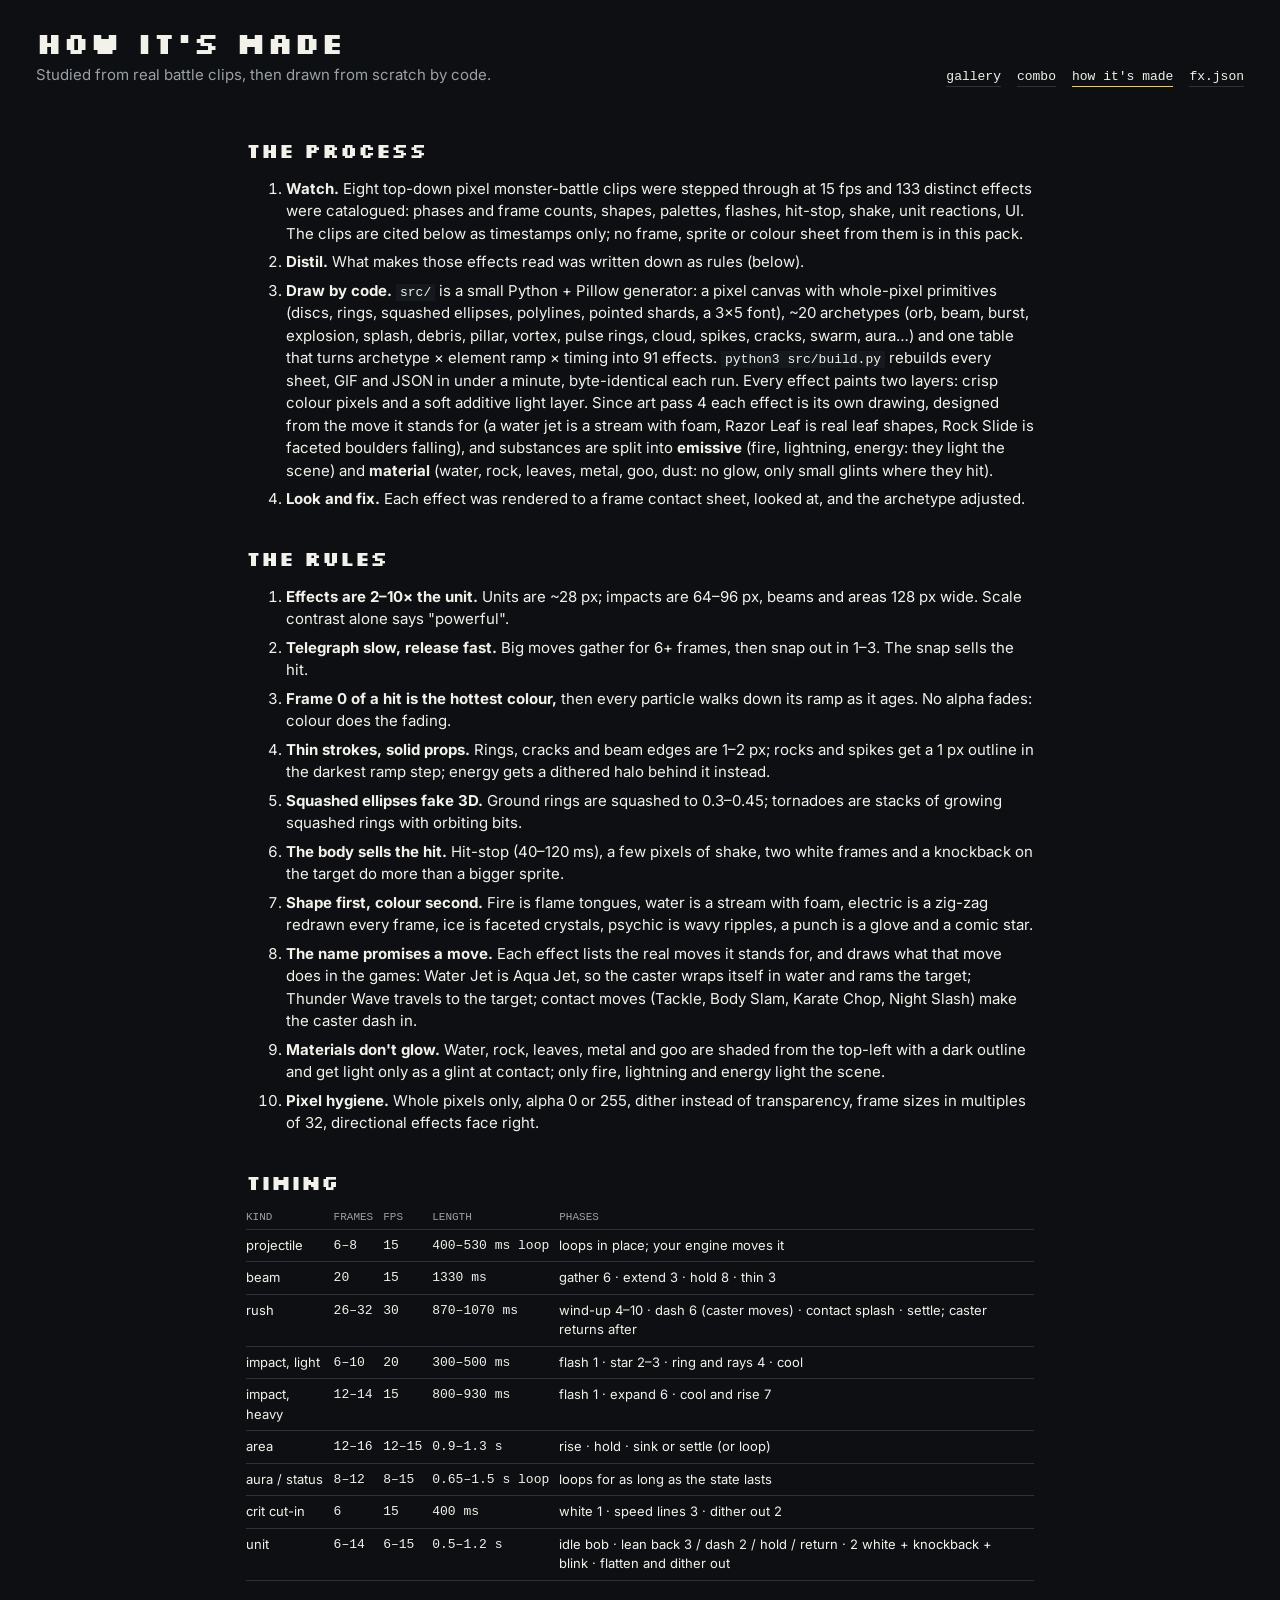
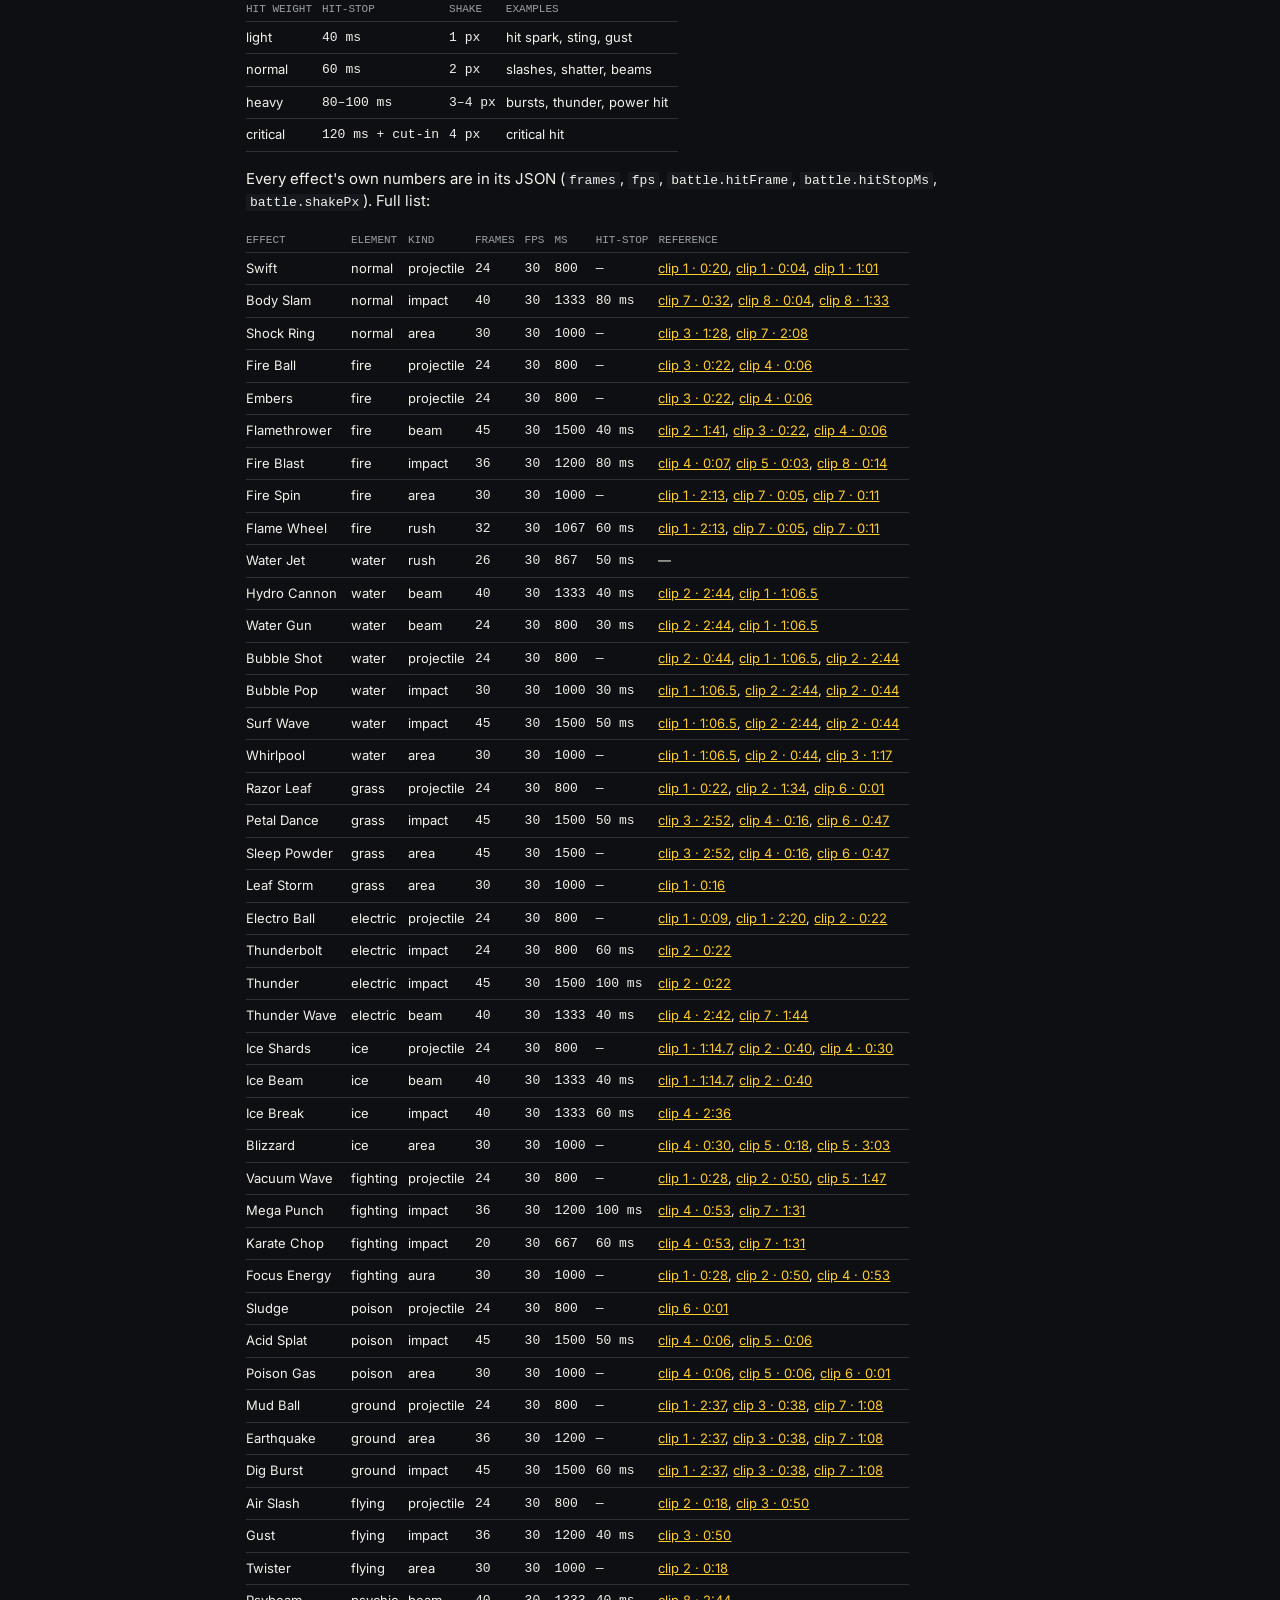
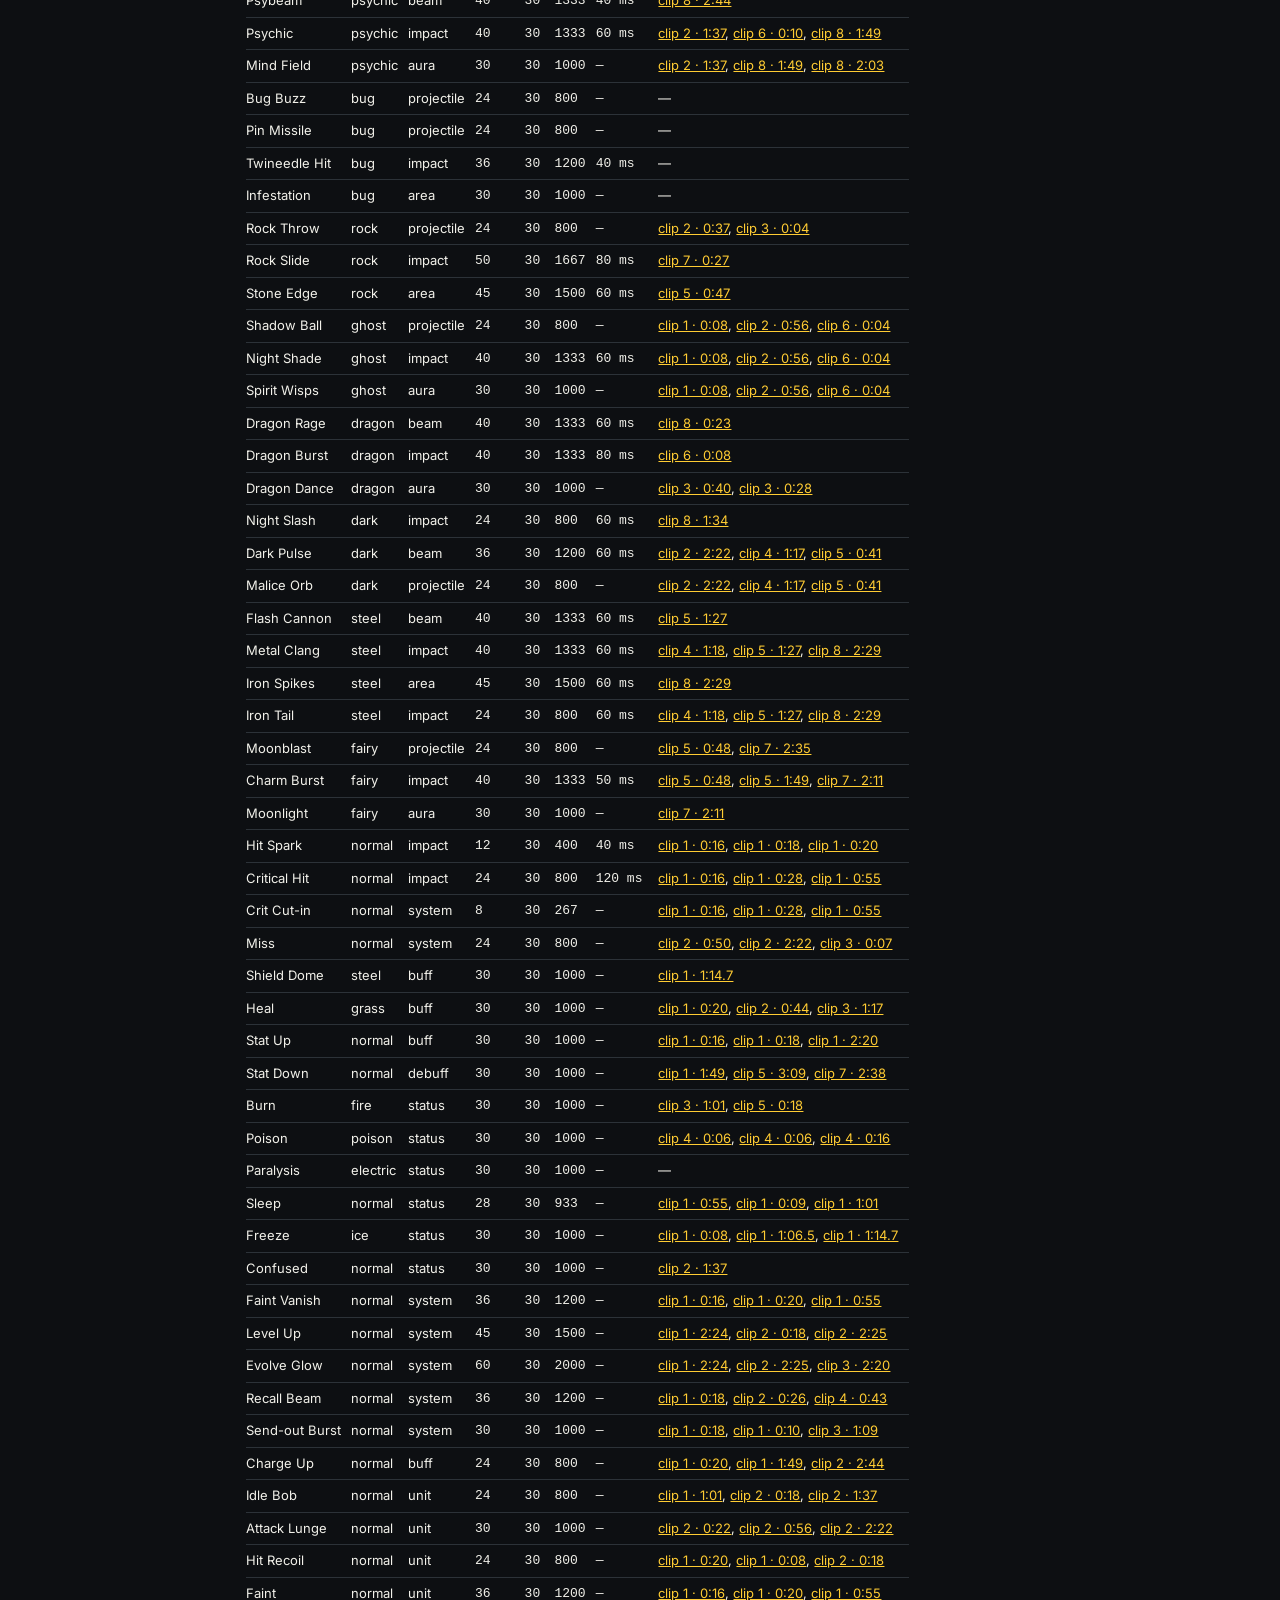
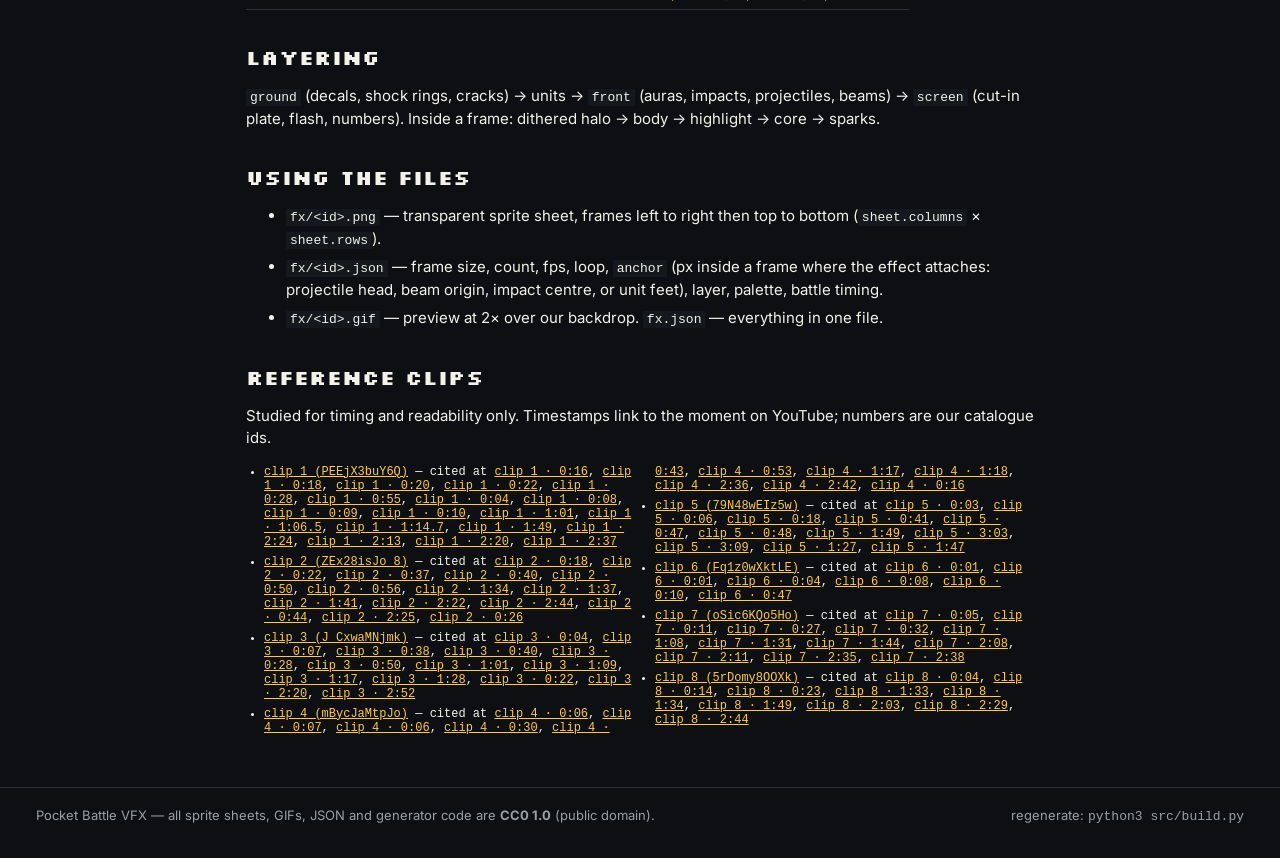
==== commit 89a57c56: "Moves behave like their names: Water Jet is a rush, contact dashes, renames, stands-for field Water " ====
--- a/how.html
+++ b/how.html
@@ -60,6 +60,9 @@
       the target do more than a bigger sprite.</li>
     <li><b>Shape first, colour second.</b> Fire is flame tongues, water is a stream with foam, electric is a
       zig-zag redrawn every frame, ice is faceted crystals, psychic is wavy ripples, a punch is a glove and a comic star.</li>
+    <li><b>The name promises a move.</b> Each effect lists the real moves it stands for, and draws what that move
+      does in the games: Water Jet is Aqua Jet, so the caster wraps itself in water and rams the target; Thunder
+      Wave travels to the target; contact moves (Tackle, Body Slam, Karate Chop, Night Slash) make the caster dash in.</li>
     <li><b>Materials don't glow.</b> Water, rock, leaves, metal and goo are shaded from the top-left with a dark
       outline and get light only as a glint at contact; only fire, lightning and energy light the scene.</li>
     <li><b>Pixel hygiene.</b> Whole pixels only, alpha 0 or 255, dither instead of transparency, frame sizes in
@@ -72,6 +75,7 @@
     <tbody>
       <tr><td>projectile</td><td class="n">6–8</td><td class="n">15</td><td class="n">400–530 ms loop</td><td>loops in place; your engine moves it</td></tr>
       <tr><td>beam</td><td class="n">20</td><td class="n">15</td><td class="n">1330 ms</td><td>gather 6 · extend 3 · hold 8 · thin 3</td></tr>
+      <tr><td>rush</td><td class="n">26–32</td><td class="n">30</td><td class="n">870–1070 ms</td><td>wind-up 4–10 · dash 6 (caster moves) · contact splash · settle; caster returns after</td></tr>
       <tr><td>impact, light</td><td class="n">6–10</td><td class="n">20</td><td class="n">300–500 ms</td><td>flash 1 · star 2–3 · ring and rays 4 · cool</td></tr>
       <tr><td>impact, heavy</td><td class="n">12–14</td><td class="n">15</td><td class="n">800–930 ms</td><td>flash 1 · expand 6 · cool and rise 7</td></tr>
       <tr><td>area</td><td class="n">12–16</td><td class="n">12–15</td><td class="n">0.9–1.3 s</td><td>rise · hold · sink or settle (or loop)</td></tr>
